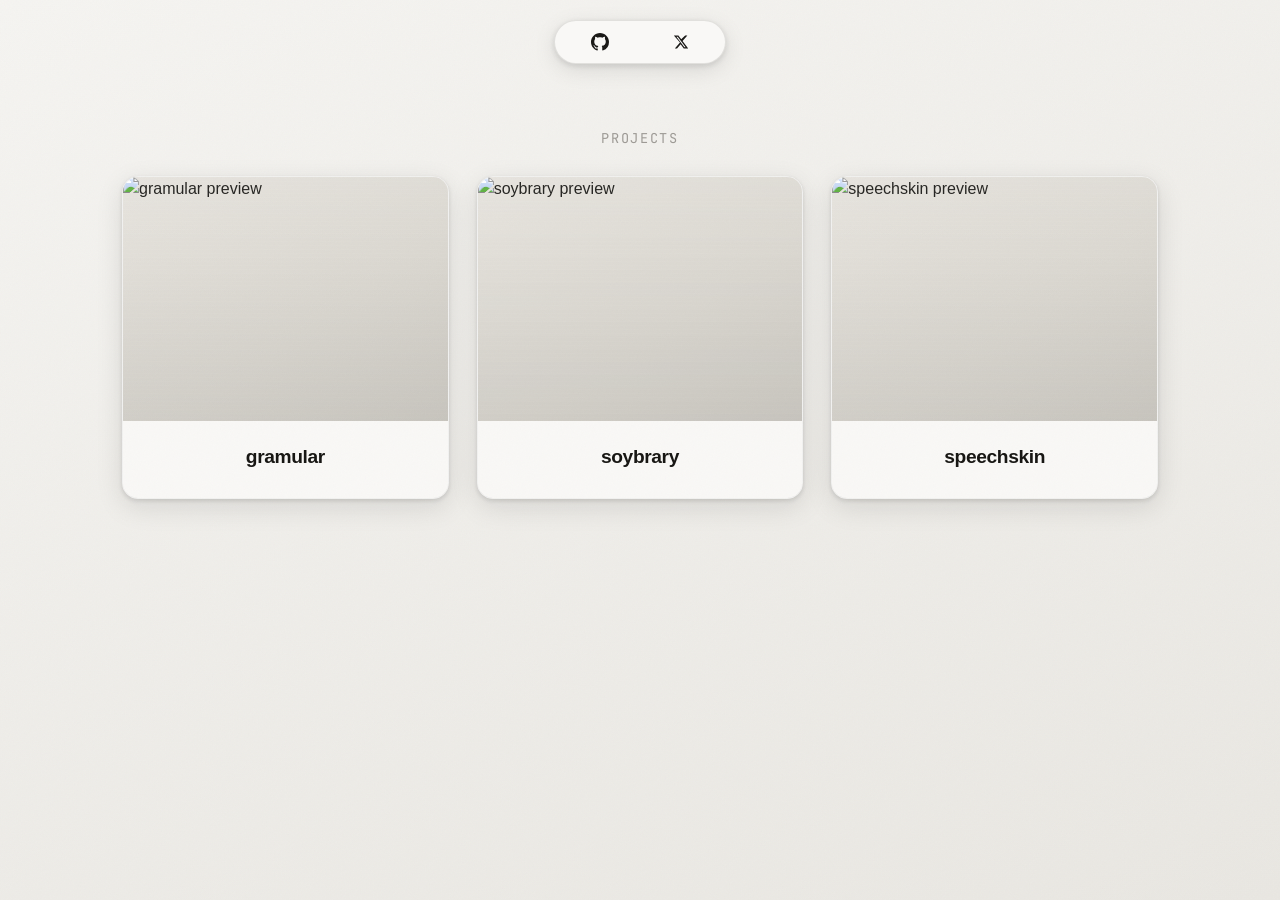
==== index.html @ 0e14fe7e "Initial commit" ====
<!DOCTYPE html>
<html lang="en">
<head>
  <meta charset="UTF-8">
  <meta name="viewport" content="width=device-width, initial-scale=1.0">
  <title>clankerabuse</title>
  <link rel="preconnect" href="https://fonts.googleapis.com">
  <link rel="preconnect" href="https://fonts.gstatic.com" crossorigin>
  <link href="https://fonts.googleapis.com/css2?family=JetBrains+Mono:wght@400&display=swap" rel="stylesheet">
  <link rel="icon" href="data:image/svg+xml,<svg xmlns='http://www.w3.org/2000/svg' viewBox='0 0 100 100'><text y='.9em' font-size='90'>😂</text></svg>">
  <link rel="stylesheet" href="style.css">
</head>
<body>
  <header>
    <a href="https://github.com/clankerabuse" target="_blank" rel="noopener" aria-label="GitHub" class="header-side left">
      <svg xmlns="http://www.w3.org/2000/svg" width="18" height="18" viewBox="0 0 24 24" fill="currentColor" aria-hidden="true">
        <path d="M12 0C5.37 0 0 5.37 0 12c0 5.31 3.435 9.795 8.205 11.385.6.105.825-.255.825-.57 0-.285-.015-1.23-.015-2.235-3.015.555-3.795-.735-4.035-1.41-.135-.345-.72-1.41-1.23-1.695-.42-.225-1.02-.78-.015-.795.945-.015 1.62.87 1.845 1.23 1.08 1.815 2.805 1.305 3.495.99.105-.78.42-1.305.765-1.605-2.67-.3-5.46-1.335-5.46-5.925 0-1.305.465-2.385 1.23-3.225-.12-.3-.54-1.53.12-3.18 0 0 1.005-.315 3.3 1.23.96-.27 1.98-.405 3-.405s2.04.135 3 .405c2.295-1.56 3.3-1.23 3.3-1.23.66 1.65.24 2.88.12 3.18.765.84 1.23 1.905 1.23 3.225 0 4.605-2.805 5.625-5.475 5.925.435.375.81 1.095.81 2.22 0 1.605-.015 2.895-.015 3.3 0 .315.225.69.825.57A12.02 12.02 0 0 0 24 12c0-6.63-5.37-12-12-12z"/>
      </svg>
    </a>
    <a href="https://x.com/ClankerAbuse" target="_blank" rel="noopener" aria-label="X" class="header-side right">
      <svg xmlns="http://www.w3.org/2000/svg" width="16" height="16" viewBox="0 0 24 24" fill="currentColor" aria-hidden="true">
        <path d="M18.244 2.25h3.308l-7.227 8.26 8.502 11.24H16.17l-4.714-6.231-5.401 6.231H2.746l7.73-8.835L1.254 2.25H8.08l4.253 5.622 5.911-5.622zm-1.161 17.52h1.833L7.084 4.126H5.117z"/>
      </svg>
    </a>
  </header>
  <main>
    <section id="projects">
      <p class="label">Projects</p>
      <ul id="project-list"></ul>
    </section>
  </main>
  <script src="script.js"></script>
</body>
</html>
---- style.css ----
:root {
  /* Palette — eggshell white, near-neutral */
  --bg: #f0eeea;
  --bg-gradient: linear-gradient(160deg, #f5f4f1 0%, #e9e7e2 100%);
  --surface: #f9f8f6;
  --surface-hover: #fefefe;
  --text: #181714;
  --text-secondary: #5e5b57;
  --text-muted: #9e9b96;
  --accent: #5a5040;
  --border: rgba(30, 28, 24, 0.11);
  --border-hover: rgba(30, 28, 24, 0.20);
  /* Deeper, more abstract shadows */
  --shadow-card: 0 2px 4px rgba(20, 18, 14, 0.12), 0 8px 28px rgba(20, 18, 14, 0.11);
  --shadow-card-hover: 0 6px 14px rgba(20, 18, 14, 0.16), 0 20px 52px rgba(20, 18, 14, 0.15);
  --shadow-header: 0 2px 6px rgba(20, 18, 14, 0.12), 0 6px 22px rgba(20, 18, 14, 0.10);

  /* Typography — Apple system stack */
  --font: -apple-system, BlinkMacSystemFont, "SF Pro Display", "SF Pro Text",
          "Helvetica Neue", Arial, sans-serif;
  --font-mono: 'JetBrains Mono', ui-monospace, monospace;
}

* {
  margin: 0;
  padding: 0;
  box-sizing: border-box;
}

html {
  -webkit-font-smoothing: antialiased;
  -moz-osx-font-smoothing: grayscale;
}

body {
  font-family: var(--font);
  background: var(--bg);
  background-image: var(--bg-gradient);
  background-attachment: fixed;
  color: var(--text);
  line-height: 1.5;
  min-height: 100vh;
  display: flex;
  flex-direction: column;
  align-items: center;
}

/* Paper grain overlay — sits on top of everything, non-interactive */
body::before {
  content: '';
  position: fixed;
  inset: 0;
  z-index: 999;
  pointer-events: none;
  /* SVG feTurbulence noise encoded as data URI */
  background-image: url("data:image/svg+xml,%3Csvg xmlns='http://www.w3.org/2000/svg' width='300' height='300'%3E%3Cfilter id='n'%3E%3CfeTurbulence type='fractalNoise' baseFrequency='0.75' numOctaves='4' stitchTiles='stitch'/%3E%3C/filter%3E%3Crect width='300' height='300' filter='url(%23n)' opacity='1'/%3E%3C/svg%3E");
  opacity: 0.028;
  mix-blend-mode: multiply;
}

/* ── Header — solid card-stock pill ── */
header {
  position: fixed;
  top: 1.25rem;
  left: 50%;
  transform: translateX(-50%);
  width: fit-content;
  max-width: 860px;
  padding: 0.25rem;
  display: flex;
  justify-content: center;
  z-index: 1000;
  background: #f9f8f6;
  border: 1px solid var(--border);
  border-radius: 980px;
  box-shadow: var(--shadow-header);
  overflow: hidden;
}

.header-side {
  flex: 1;
  display: flex;
  align-items: center;
  justify-content: center;
  padding: 0.6rem 2rem;
  text-decoration: none;
  transition: background 0.18s ease;
  position: relative;
  color: #1a1917;
}

.header-side:first-child {
  border-radius: 980px 0 0 980px;
}

.header-side:last-child {
  border-radius: 0 980px 980px 0;
}

.header-side:hover {
  background: #d0cdc6;
}

.header-side {
  flex: 1;
  display: flex;
  align-items: center;
  justify-content: center;
  padding: 0.5rem 2rem;
  text-decoration: none;
  transition: background 0.18s ease;
  position: relative;
  color: #1a1917;
}

.header-side svg {
  fill: currentColor;
  transition: filter 0.18s ease;
}

.header-side:hover {
  background: #d0cdc6;
}

.header-side:hover svg {
  filter: brightness(0.95) invert(1);
}

/* ── Main content ── */
main {
  width: 100%;
  max-width: 1100px;
  padding: 8rem 2rem 6rem;
}

/* ── Section label ── */
.label {
  font-family: var(--font-mono);
  font-size: 0.68rem;
  color: var(--text-muted);
  text-transform: uppercase;
  letter-spacing: 0.12em;
}

#projects .label {
  margin-bottom: 1.75rem;
  text-align: center;
  font-size: 0.85rem;
}

/* ── Card grid ── */
#project-list {
  list-style: none;
  display: flex;
  flex-direction: row;
  align-items: flex-start;
  gap: 1.75rem;
}

.project-column {
  display: flex;
  flex-direction: column;
  flex: 1;
  gap: 1.75rem;
  min-width: 0;
}

/* ── Individual card — matte paper stock ── */
#project-list li {
  background: var(--surface);
  border: 1px solid var(--border);
  border-radius: 16px;
  overflow: hidden;
  display: flex;
  flex-direction: column;
  box-shadow: var(--shadow-card);
  /* Inner highlight: simulates light catching the top edge of the paper */
  outline: 1px solid rgba(255, 255, 255, 0.55);
  outline-offset: -1px;
  transition:
    box-shadow 0.22s ease,
    border-color 0.22s ease,
    background 0.22s ease,
    transform 0.22s ease;
  cursor: pointer;
}

#project-list li:hover {
  background: var(--surface-hover);
  border-color: var(--border-hover);
  box-shadow: var(--shadow-card-hover);
  transform: translateY(-2px) rotate(0.3deg);
}

#project-list li:active {
  box-shadow: var(--shadow-card);
  transform: translateY(0);
  transition-duration: 0.08s;
}

/* ── 4:3 thumbnail ── */
.card-thumb {
  width: 100%;
  aspect-ratio: 4 / 3;
  overflow: hidden;
  /* Cardboard / manila folder feel */
  background: linear-gradient(145deg, #e5e2dc 0%, #dbd8d1 60%, #d2cfc8 100%);
  flex-shrink: 0;
  position: relative;
}

.card-thumb::after {
  content: '';
  position: absolute;
  inset: 0;
  /* Vignette + horizontal fiber-like banding */
  background:
    linear-gradient(to bottom, rgba(255,255,255,0.08) 0%, transparent 30%, rgba(0,0,0,0.05) 100%),
    repeating-linear-gradient(
      0deg,
      transparent,
      transparent 3px,
      rgba(255,255,255,0.025) 3px,
      rgba(255,255,255,0.025) 4px
    );
  pointer-events: none;
}

.card-thumb img {
  width: 100%;
  height: 100%;
  object-fit: cover;
  display: block;
  transition: transform 0.4s ease;
}



/* ── Card body ── */
.card-body {
  padding: 1.5rem 1.5rem 1.75rem;
  display: flex;
  flex-direction: column;
  gap: 0.35rem;
  flex: 1;
  align-items: center;
  text-align: center;
}

.card-body a {
  font-family: var(--font);
  font-size: 1.2rem;
  font-weight: 600;
  color: var(--text);
  text-decoration: none;
  letter-spacing: -0.02em;
  transition: color 0.18s ease;
  line-height: 1.3;
}

.card-body a:hover {
  color: var(--accent);
}

.repo-desc {
  font-family: var(--font);
  font-size: 0.95rem;
  color: var(--text-secondary);
  line-height: 1.55;
  margin-top: 0.25rem;
}

/* ── Peek drawer ── */
.card-peek {
  max-height: 0;
  overflow: hidden;
  transition: max-height 0.32s cubic-bezier(0.4, 0, 0.2, 1);
}

#project-list li:hover .card-peek {
  max-height: 8rem;
}

.card-peek-text {
  font-family: var(--font);
  font-size: 0.95rem;
  color: var(--text-secondary);
  line-height: 1.6;
  padding: 0 1.5rem 1.5rem;
  opacity: 0;
  transform: translateY(4px);
  transition:
    opacity 0.2s ease 0.1s,
    transform 0.2s ease 0.1s;
}

#project-list li:hover .card-peek-text {
  opacity: 1;
  transform: translateY(0);
}
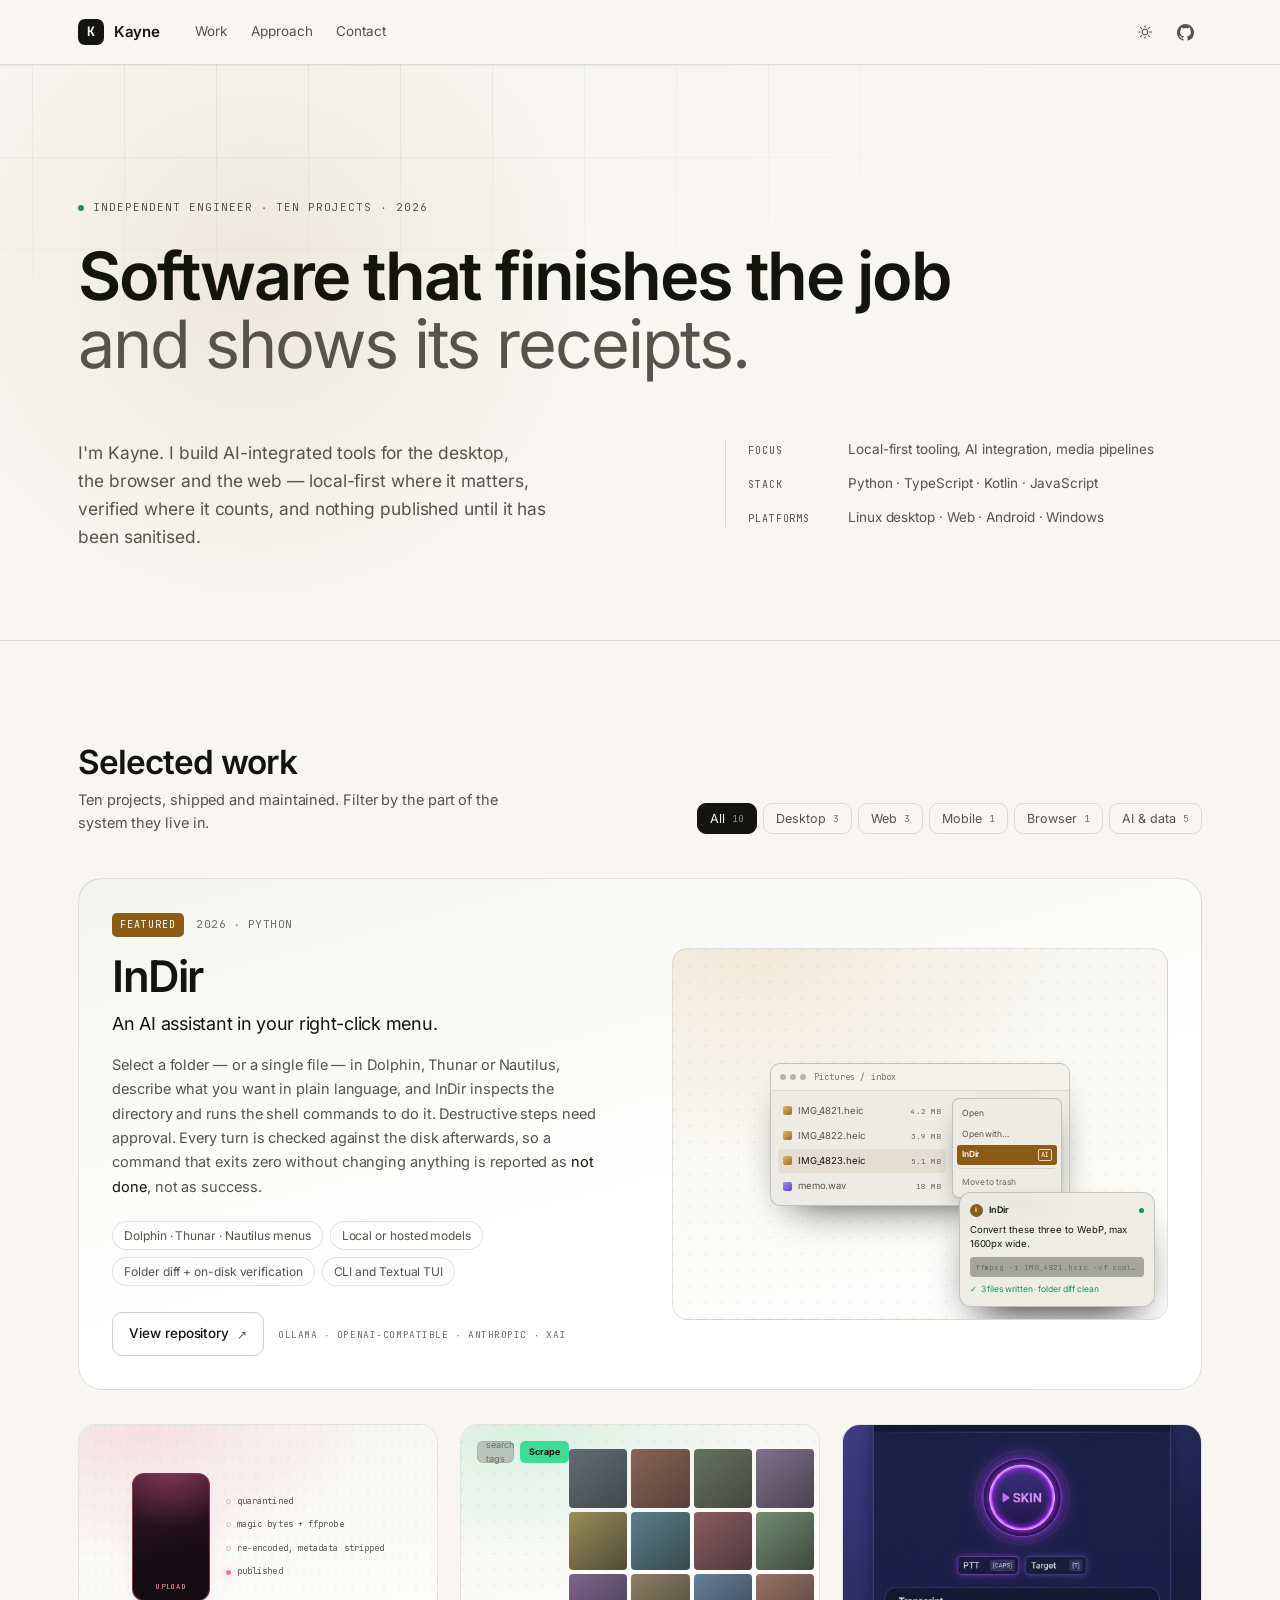
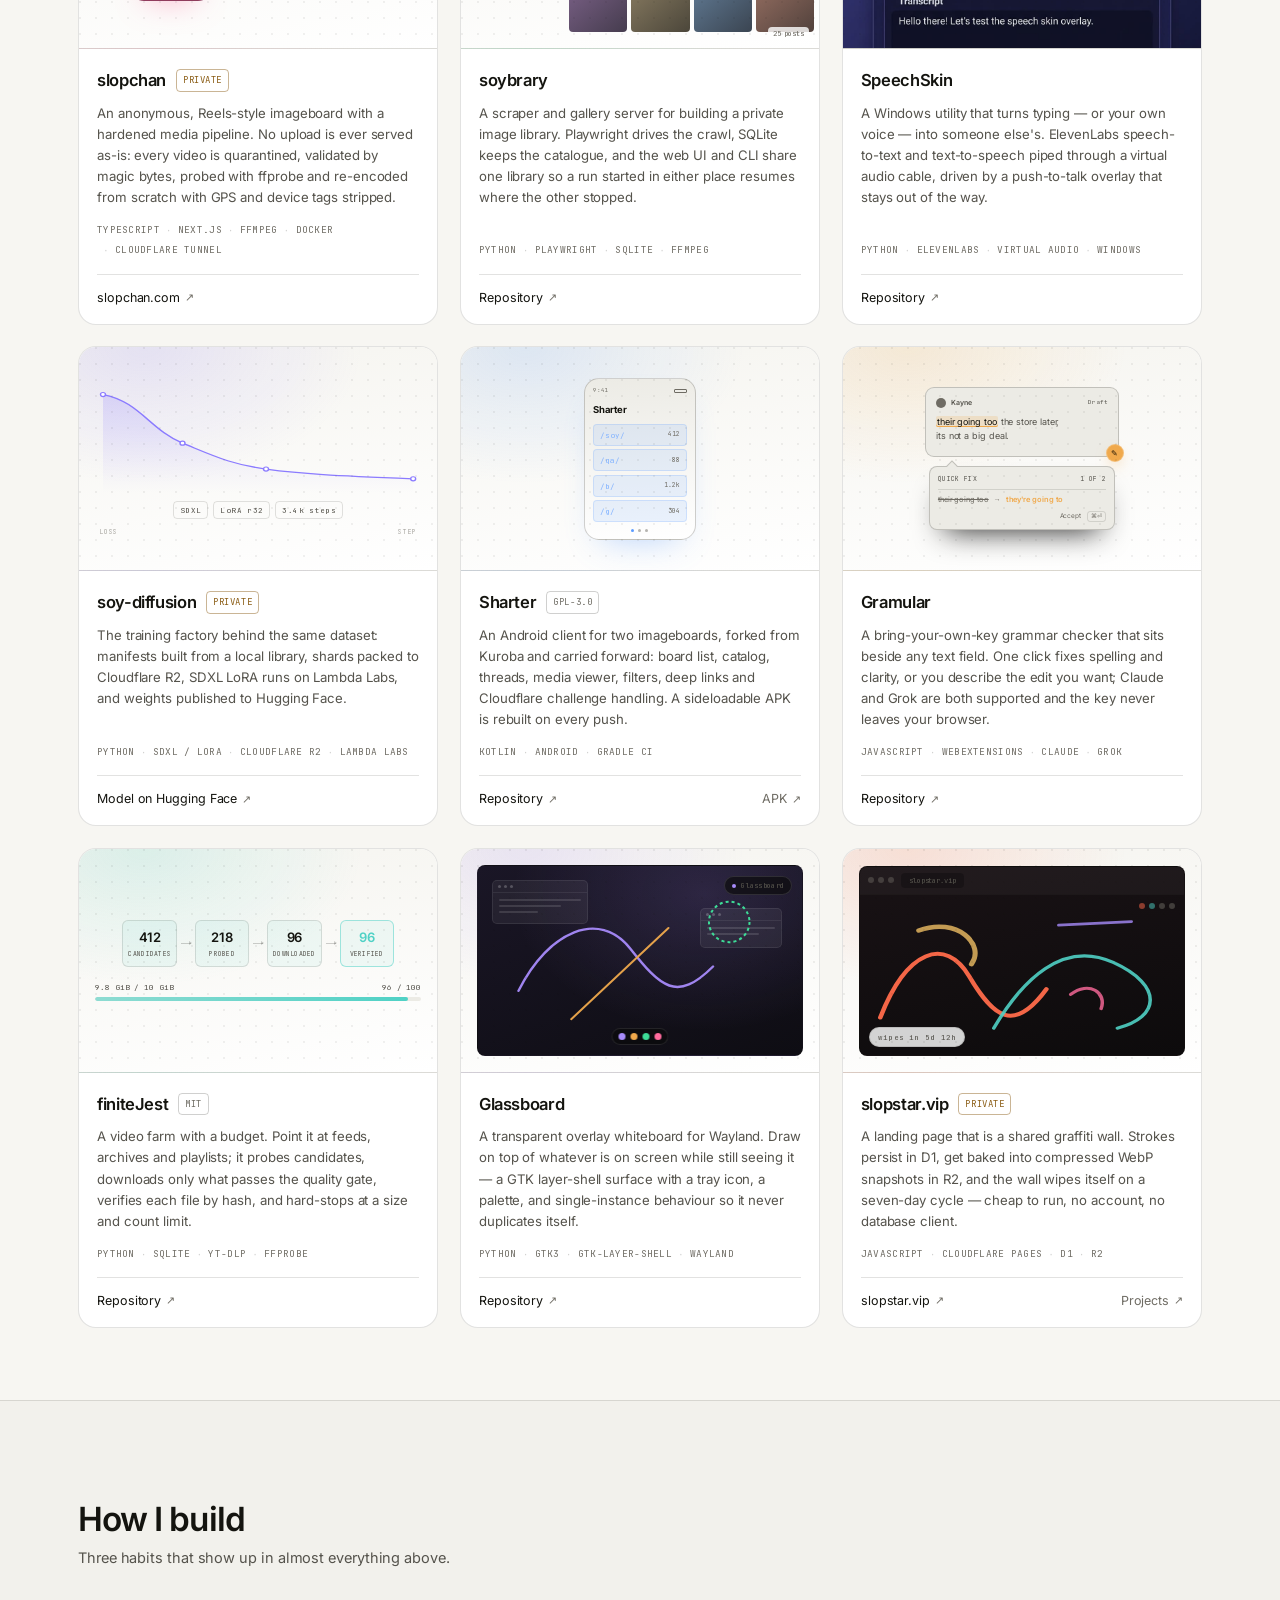
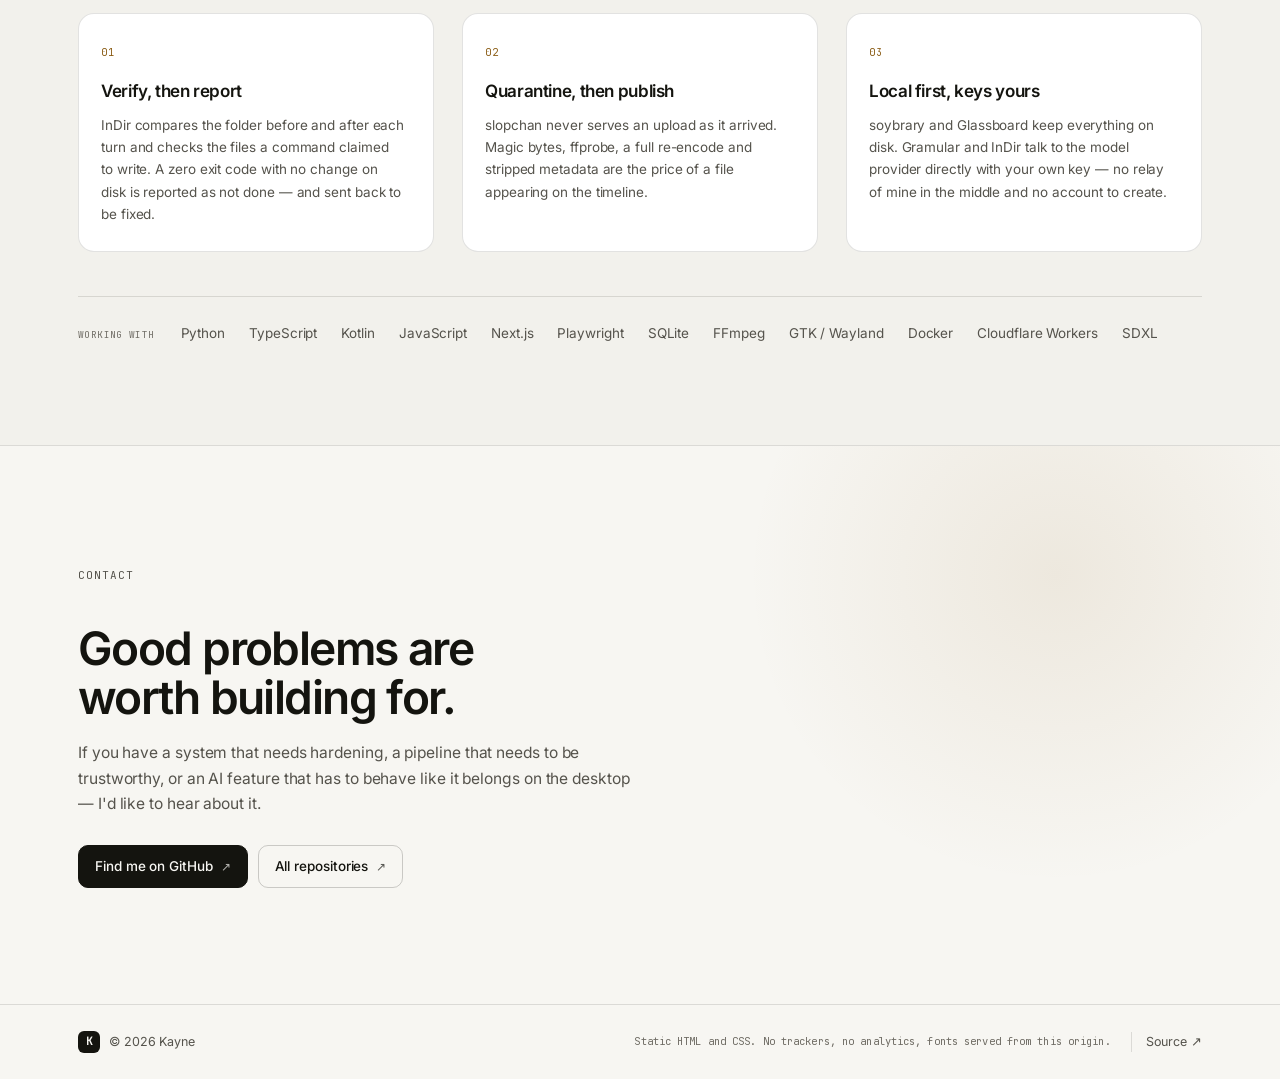
==== commit 9beeb211: "Portfolio: ten projects, CSS product mocks, light/dark themes" ====
--- a/index.html
+++ b/index.html
@@ -1,34 +1,468 @@
-<!DOCTYPE html>
+<!doctype html>
 <html lang="en">
 <head>
-  <meta charset="UTF-8">
-  <meta name="viewport" content="width=device-width, initial-scale=1.0">
-  <title>clankerabuse</title>
-  <link rel="preconnect" href="https://fonts.googleapis.com">
-  <link rel="preconnect" href="https://fonts.gstatic.com" crossorigin>
-  <link href="https://fonts.googleapis.com/css2?family=JetBrains+Mono:wght@400&display=swap" rel="stylesheet">
-  <link rel="icon" href="data:image/svg+xml,<svg xmlns='http://www.w3.org/2000/svg' viewBox='0 0 100 100'><text y='.9em' font-size='90'>😂</text></svg>">
-  <link rel="stylesheet" href="style.css">
+<meta charset="utf-8">
+<meta name="viewport" content="width=device-width, initial-scale=1">
+<title>Kayne — software engineer &amp; builder</title>
+<meta name="description" content="Kayne builds local-first, AI-integrated software for the desktop, browser and web. Ten projects, from a right-click AI file assistant to a hardened media pipeline.">
+<link rel="canonical" href="https://clankerabuse.github.io/">
+<meta name="theme-color" content="#0b0b0c">
+<meta property="og:type" content="website">
+<meta property="og:url" content="https://clankerabuse.github.io/">
+<meta property="og:title" content="Kayne — software engineer &amp; builder">
+<meta property="og:description" content="Local-first, AI-integrated tools for the desktop, browser and web.">
+<meta property="og:image" content="https://clankerabuse.github.io/assets/og.png">
+<meta name="twitter:card" content="summary_large_image">
+<meta name="twitter:title" content="Kayne — software engineer &amp; builder">
+<meta name="twitter:description" content="Local-first, AI-integrated tools for the desktop, browser and web.">
+<meta name="twitter:image" content="https://clankerabuse.github.io/assets/og.png">
+<link rel="icon" href="assets/favicon.svg" type="image/svg+xml">
+<meta name="author" content="Kayne">
+<link rel="me" href="https://github.com/clankerabuse">
+<link rel="preload" href="assets/fonts/inter-var-latin.woff2" as="font" type="font/woff2" crossorigin>
+<link rel="preload" href="assets/fonts/mono-400-latin.woff2" as="font" type="font/woff2" crossorigin>
+<link rel="stylesheet" href="style.css">
+<script type="application/ld+json">
+{
+  "@context": "https://schema.org",
+  "@type": "Person",
+  "name": "Kayne",
+  "url": "https://clankerabuse.github.io/",
+  "jobTitle": "Software engineer",
+  "description": "Engineer building local-first, AI-integrated tools for the desktop, browser and web.",
+  "sameAs": ["https://github.com/clankerabuse"],
+  "knowsAbout": ["Python", "TypeScript", "Kotlin", "JavaScript", "GTK", "Wayland", "FFmpeg", "Cloudflare Workers", "SDXL"]
+}
+</script>
+<script>
+document.documentElement.classList.add('js');
+try {
+  var saved = localStorage.getItem('theme');
+  if (saved === 'light' || saved === 'dark') document.documentElement.dataset.theme = saved;
+} catch (e) {}
+</script>
 </head>
-<body>
-  <header>
-    <a href="https://github.com/clankerabuse" target="_blank" rel="noopener" aria-label="GitHub" class="header-side left">
-      <svg xmlns="http://www.w3.org/2000/svg" width="18" height="18" viewBox="0 0 24 24" fill="currentColor" aria-hidden="true">
-        <path d="M12 0C5.37 0 0 5.37 0 12c0 5.31 3.435 9.795 8.205 11.385.6.105.825-.255.825-.57 0-.285-.015-1.23-.015-2.235-3.015.555-3.795-.735-4.035-1.41-.135-.345-.72-1.41-1.23-1.695-.42-.225-1.02-.78-.015-.795.945-.015 1.62.87 1.845 1.23 1.08 1.815 2.805 1.305 3.495.99.105-.78.42-1.305.765-1.605-2.67-.3-5.46-1.335-5.46-5.925 0-1.305.465-2.385 1.23-3.225-.12-.3-.54-1.53.12-3.18 0 0 1.005-.315 3.3 1.23.96-.27 1.98-.405 3-.405s2.04.135 3 .405c2.295-1.56 3.3-1.23 3.3-1.23.66 1.65.24 2.88.12 3.18.765.84 1.23 1.905 1.23 3.225 0 4.605-2.805 5.625-5.475 5.925.435.375.81 1.095.81 2.22 0 1.605-.015 2.895-.015 3.3 0 .315.225.69.825.57A12.02 12.02 0 0 0 24 12c0-6.63-5.37-12-12-12z"/>
-      </svg>
+<body id="top">
+<a class="skip" href="#work">Skip to work</a>
+
+<header class="nav">
+  <div class="nav-inner">
+    <a class="brand" href="#top" aria-label="Kayne, home">
+      <span class="brand-mark">K</span>
+      <span class="brand-text">Kayne</span>
     </a>
-    <a href="https://x.com/ClankerAbuse" target="_blank" rel="noopener" aria-label="X" class="header-side right">
-      <svg xmlns="http://www.w3.org/2000/svg" width="16" height="16" viewBox="0 0 24 24" fill="currentColor" aria-hidden="true">
-        <path d="M18.244 2.25h3.308l-7.227 8.26 8.502 11.24H16.17l-4.714-6.231-5.401 6.231H2.746l7.73-8.835L1.254 2.25H8.08l4.253 5.622 5.911-5.622zm-1.161 17.52h1.833L7.084 4.126H5.117z"/>
-      </svg>
-    </a>
-  </header>
-  <main>
-    <section id="projects">
-      <p class="label">Projects</p>
-      <ul id="project-list"></ul>
-    </section>
-  </main>
-  <script src="script.js"></script>
+    <nav class="nav-links" aria-label="Sections">
+      <a href="#work">Work</a>
+      <a href="#about">Approach</a>
+      <a href="#contact">Contact</a>
+    </nav>
+    <div class="nav-actions">
+      <button class="icon-btn" id="theme-toggle" type="button" aria-label="Switch colour theme">
+        <svg class="i-sun" viewBox="0 0 24 24" width="16" height="16" aria-hidden="true"><circle cx="12" cy="12" r="4.2"/><path d="M12 2.5v2.4M12 19.1v2.4M2.5 12h2.4M19.1 12h2.4M5.2 5.2l1.7 1.7M17.1 17.1l1.7 1.7M18.8 5.2l-1.7 1.7M6.9 17.1l-1.7 1.7"/></svg>
+        <svg class="i-moon" viewBox="0 0 24 24" width="16" height="16" aria-hidden="true"><path d="M20.5 15.2A8.6 8.6 0 0 1 8.8 3.5a8.7 8.7 0 1 0 11.7 11.7Z"/></svg>
+      </button>
+      <a class="icon-btn" href="https://github.com/clankerabuse" aria-label="GitHub profile">
+        <svg viewBox="0 0 16 16" width="17" height="17" aria-hidden="true"><path d="M8 0C3.58 0 0 3.58 0 8c0 3.54 2.29 6.53 5.47 7.59.4.07.55-.17.55-.38 0-.19-.01-.82-.01-1.49-2.01.37-2.53-.49-2.69-.94-.09-.23-.48-.94-.82-1.13-.28-.15-.68-.52-.01-.53.63-.01 1.08.58 1.23.82.72 1.21 1.87.87 2.33.66.07-.52.28-.87.51-1.07-1.78-.2-3.64-.89-3.64-3.95 0-.87.31-1.59.82-2.15-.08-.2-.36-1.02.08-2.12 0 0 .67-.21 2.2.82a7.4 7.4 0 0 1 2-.27c.68 0 1.36.09 2 .27 1.53-1.04 2.2-.82 2.2-.82.44 1.1.16 1.92.08 2.12.51.56.82 1.27.82 2.15 0 3.07-1.87 3.75-3.65 3.95.29.25.54.73.54 1.48 0 1.07-.01 1.93-.01 2.2 0 .21.15.46.55.38A8.01 8.01 0 0 0 16 8c0-4.42-3.58-8-8-8Z"/></svg>
+      </a>
+    </div>
+  </div>
+</header>
+
+<main>
+
+<section class="hero">
+  <div class="wrap">
+    <p class="eyebrow reveal"><span class="pulse" aria-hidden="true"></span>Independent engineer · ten projects · 2026</p>
+    <h1 class="reveal">Software that finishes the job<span class="h1-fade">and shows its receipts.</span></h1>
+    <div class="hero-grid">
+      <p class="hero-lede reveal">I'm Kayne. I build AI-integrated tools for the desktop, the browser and the web — local-first where it matters, verified where it counts, and nothing published until it has been sanitised.</p>
+      <dl class="hero-facts reveal">
+        <div><dt>Focus</dt><dd>Local-first tooling, AI integration, media pipelines</dd></div>
+        <div><dt>Stack</dt><dd>Python · TypeScript · Kotlin · JavaScript</dd></div>
+        <div><dt>Platforms</dt><dd>Linux desktop · Web · Android · Windows</dd></div>
+      </dl>
+    </div>
+  </div>
+</section>
+
+<section class="work" id="work">
+  <div class="wrap">
+    <div class="section-head">
+      <div>
+        <h2 class="section-title">Selected work</h2>
+        <p class="section-sub">Ten projects, shipped and maintained. Filter by the part of the system they live in.</p>
+      </div>
+      <div class="filters" role="group" aria-label="Filter projects by category">
+        <button class="filter is-active" type="button" data-filter="all" aria-pressed="true">All <span>10</span></button>
+        <button class="filter" type="button" data-filter="desktop" aria-pressed="false">Desktop <span>3</span></button>
+        <button class="filter" type="button" data-filter="web" aria-pressed="false">Web <span>3</span></button>
+        <button class="filter" type="button" data-filter="mobile" aria-pressed="false">Mobile <span>1</span></button>
+        <button class="filter" type="button" data-filter="browser" aria-pressed="false">Browser <span>1</span></button>
+        <button class="filter" type="button" data-filter="ai" aria-pressed="false">AI &amp; data <span>5</span></button>
+      </div>
+      <p class="sr-only" id="filter-status" role="status" aria-live="polite"></p>
+    </div>
+
+    <!-- Featured -->
+    <article class="feature reveal" data-cat="desktop ai">
+      <div class="feature-copy">
+        <div class="feature-eyebrow"><span class="tag-featured">Featured</span><span class="mono">2026 · Python</span></div>
+        <h3 class="feature-title"><a href="https://github.com/clankerabuse/InDir">InDir</a></h3>
+        <p class="feature-lede">An AI assistant in your right-click menu.</p>
+        <p class="feature-body">Select a folder — or a single file — in Dolphin, Thunar or Nautilus, describe what you want in plain language, and InDir inspects the directory and runs the shell commands to do it. Destructive steps need approval. Every turn is checked against the disk afterwards, so a command that exits zero without changing anything is reported as <em>not done</em>, not as success.</p>
+        <ul class="pill-list">
+          <li>Dolphin · Thunar · Nautilus menus</li>
+          <li>Local or hosted models</li>
+          <li>Folder diff + on-disk verification</li>
+          <li>CLI and Textual TUI</li>
+        </ul>
+        <div class="feature-foot">
+          <a class="btn" href="https://github.com/clankerabuse/InDir">View repository <span aria-hidden="true">↗</span></a>
+          <span class="mono muted">Ollama · OpenAI-compatible · Anthropic · xAI</span>
+        </div>
+      </div>
+      <div class="feature-figure">
+        <div class="figure-stage mock-indir">
+          <div class="win">
+            <div class="win-bar"><span class="dots"><i></i><i></i><i></i></span><span class="win-path">Pictures / inbox</span></div>
+            <div class="win-body">
+              <div class="files">
+                <div class="file"><span class="ficon img"></span><span class="fname">IMG_4821.heic</span><span class="fsize">4.2 MB</span></div>
+                <div class="file"><span class="ficon img"></span><span class="fname">IMG_4822.heic</span><span class="fsize">3.9 MB</span></div>
+                <div class="file is-selected"><span class="ficon img"></span><span class="fname">IMG_4823.heic</span><span class="fsize">5.1 MB</span></div>
+                <div class="file"><span class="ficon aud"></span><span class="fname">memo.wav</span><span class="fsize">18 MB</span></div>
+              </div>
+              <div class="ctx">
+                <div class="ctx-item">Open</div>
+                <div class="ctx-item">Open with…</div>
+                <div class="ctx-item ctx-active">InDir<span class="ctx-badge">AI</span></div>
+                <div class="ctx-sep"></div>
+                <div class="ctx-item dim">Move to trash</div>
+              </div>
+            </div>
+          </div>
+          <div class="chat">
+            <div class="chat-head"><span class="chat-avatar">i</span>InDir<span class="chat-ok-dot" aria-hidden="true"></span></div>
+            <p class="chat-prompt">Convert these three to WebP, max 1600px wide.</p>
+            <code class="chat-cmd">ffmpeg -i IMG_4821.heic -vf scale=1600:-2 …</code>
+            <div class="chat-result"><span class="tick" aria-hidden="true">✓</span>3 files written · folder diff clean</div>
+          </div>
+        </div>
+      </div>
+    </article>
+
+    <!-- Grid -->
+    <div class="grid" id="grid">
+
+      <article class="card reveal" data-cat="web">
+        <div class="figure-stage mock-slopchan">
+          <div class="reel">
+            <span class="reel-glow"></span>
+            <span class="reel-label">upload</span>
+          </div>
+          <ol class="chain">
+            <li><span class="chain-dot"></span>quarantined</li>
+            <li><span class="chain-dot"></span>magic bytes + ffprobe</li>
+            <li><span class="chain-dot"></span>re-encoded, metadata stripped</li>
+            <li class="chain-live"><span class="chain-dot"></span>published</li>
+          </ol>
+        </div>
+        <div class="card-body">
+          <div class="card-head">
+            <h3><a href="https://slopchan.com">slopchan</a></h3>
+            <span class="chip chip-private">Private</span>
+          </div>
+          <p class="card-desc">An anonymous, Reels-style imageboard with a hardened media pipeline. No upload is ever served as-is: every video is quarantined, validated by magic bytes, probed with ffprobe and re-encoded from scratch with GPS and device tags stripped.</p>
+          <ul class="stack"><li>TypeScript</li><li>Next.js</li><li>FFmpeg</li><li>Docker</li><li>Cloudflare Tunnel</li></ul>
+          <div class="card-foot">
+            <a class="link" href="https://slopchan.com">slopchan.com <span aria-hidden="true">↗</span></a>
+          </div>
+        </div>
+      </article>
+
+      <article class="card reveal" data-cat="web ai">
+        <div class="figure-stage mock-booru">
+          <div class="booru-bar">
+            <span class="booru-search">search tags</span>
+            <span class="booru-btn">Scrape</span>
+          </div>
+          <div class="booru-grid">
+            <span class="tile t1"></span><span class="tile t2"></span><span class="tile t3"></span><span class="tile t4"></span>
+            <span class="tile t5"></span><span class="tile t6"></span><span class="tile t7"></span><span class="tile t8"></span>
+            <span class="tile t9"></span><span class="tile t10"></span><span class="tile t11"></span><span class="tile t12"></span>
+          </div>
+          <div class="booru-count">25 posts</div>
+        </div>
+        <div class="card-body">
+          <div class="card-head">
+            <h3><a href="https://github.com/clankerabuse/soybrary">soybrary</a></h3>
+          </div>
+          <p class="card-desc">A scraper and gallery server for building a private image library. Playwright drives the crawl, SQLite keeps the catalogue, and the web UI and CLI share one library so a run started in either place resumes where the other stopped.</p>
+          <ul class="stack"><li>Python</li><li>Playwright</li><li>SQLite</li><li>FFmpeg</li></ul>
+          <div class="card-foot">
+            <a class="link" href="https://github.com/clankerabuse/soybrary">Repository <span aria-hidden="true">↗</span></a>
+          </div>
+        </div>
+      </article>
+
+      <article class="card reveal" data-cat="ai desktop">
+        <figure class="figure-stage figure-photo">
+          <img src="assets/speechskin-opt.jpg" alt="The SpeechSkin overlay: a SKIN button, push-to-talk and target shortcuts, and a live transcript panel." width="1024" height="1024" loading="lazy" decoding="async">
+        </figure>
+        <div class="card-body">
+          <div class="card-head">
+            <h3><a href="https://github.com/clankerabuse/speechskin">SpeechSkin</a></h3>
+          </div>
+          <p class="card-desc">A Windows utility that turns typing — or your own voice — into someone else's. ElevenLabs speech-to-text and text-to-speech piped through a virtual audio cable, driven by a push-to-talk overlay that stays out of the way.</p>
+          <ul class="stack"><li>Python</li><li>ElevenLabs</li><li>Virtual audio</li><li>Windows</li></ul>
+          <div class="card-foot">
+            <a class="link" href="https://github.com/clankerabuse/speechskin">Repository <span aria-hidden="true">↗</span></a>
+          </div>
+        </div>
+      </article>
+
+      <article class="card reveal" data-cat="ai">
+        <div class="figure-stage mock-diffusion">
+          <svg viewBox="0 0 320 140" preserveAspectRatio="none" class="curve" aria-hidden="true">
+            <defs>
+              <linearGradient id="curveFill" x1="0" y1="0" x2="0" y2="1">
+                <stop offset="0%" stop-color="currentColor" stop-opacity=".22"/>
+                <stop offset="100%" stop-color="currentColor" stop-opacity="0"/>
+              </linearGradient>
+            </defs>
+            <path class="curve-area" d="M4 18 C40 26 52 62 84 78 S132 104 168 110 S236 118 316 122 L316 140 L4 140 Z"/>
+            <path class="curve-line" d="M4 18 C40 26 52 62 84 78 S132 104 168 110 S236 118 316 122"/>
+            <g class="curve-dots"><circle cx="4" cy="18" r="2.5"/><circle cx="84" cy="78" r="2.5"/><circle cx="168" cy="110" r="2.5"/><circle cx="316" cy="122" r="2.5"/></g>
+          </svg>
+          <div class="diffusion-chips"><span>SDXL</span><span>LoRA r32</span><span>3.4k steps</span></div>
+          <div class="diffusion-axis"><span>loss</span><span>step</span></div>
+        </div>
+        <div class="card-body">
+          <div class="card-head">
+            <h3>soy-diffusion</h3>
+            <span class="chip chip-private">Private</span>
+          </div>
+          <p class="card-desc">The training factory behind the same dataset: manifests built from a local library, shards packed to Cloudflare R2, SDXL LoRA runs on Lambda Labs, and weights published to Hugging Face.</p>
+          <ul class="stack"><li>Python</li><li>SDXL / LoRA</li><li>Cloudflare R2</li><li>Lambda Labs</li></ul>
+          <div class="card-foot">
+            <a class="link" href="https://huggingface.co/ChineseWhiteGuy/soy_diffusion">Model on Hugging Face <span aria-hidden="true">↗</span></a>
+          </div>
+        </div>
+      </article>
+
+      <article class="card reveal" data-cat="mobile">
+        <div class="figure-stage mock-phone">
+          <div class="phone">
+            <div class="phone-bar"><span>9:41</span><span class="phone-batt"></span></div>
+            <div class="phone-title">Sharter</div>
+            <div class="boards">
+              <div class="board"><span class="board-name">/soy/</span><span class="board-meta">412</span></div>
+              <div class="board"><span class="board-name">/qa/</span><span class="board-meta">88</span></div>
+              <div class="board"><span class="board-name">/b/</span><span class="board-meta">1.2k</span></div>
+              <div class="board"><span class="board-name">/g/</span><span class="board-meta">304</span></div>
+            </div>
+            <div class="phone-nav"><i></i><i></i><i></i></div>
+          </div>
+        </div>
+        <div class="card-body">
+          <div class="card-head">
+            <h3><a href="https://github.com/clankerabuse/Sharter">Sharter</a></h3>
+            <span class="chip">GPL-3.0</span>
+          </div>
+          <p class="card-desc">An Android client for two imageboards, forked from Kuroba and carried forward: board list, catalog, threads, media viewer, filters, deep links and Cloudflare challenge handling. A sideloadable APK is rebuilt on every push.</p>
+          <ul class="stack"><li>Kotlin</li><li>Android</li><li>Gradle CI</li></ul>
+          <div class="card-foot">
+            <a class="link" href="https://github.com/clankerabuse/Sharter">Repository <span aria-hidden="true">↗</span></a>
+            <a class="link subtle" href="https://github.com/clankerabuse/Sharter/releases/tag/debug-apk">APK <span aria-hidden="true">↗</span></a>
+          </div>
+        </div>
+      </article>
+
+      <article class="card reveal" data-cat="browser">
+        <div class="figure-stage mock-gramular">
+          <div class="editor">
+            <div class="editor-top"><span class="editor-avatar"></span><span class="editor-name">Kayne</span><span class="editor-hint">Draft</span></div>
+            <p class="editor-text"><mark class="err">their going too</mark> the store later,<br>its not a big deal.</p>
+            <span class="pencil" aria-hidden="true">✎</span>
+          </div>
+          <div class="suggest">
+            <div class="suggest-head"><span>Quick fix</span><span>1 of 2</span></div>
+            <div class="suggest-row"><span class="suggest-old">their going too</span><span class="suggest-arrow" aria-hidden="true">→</span><span class="suggest-new">they're going to</span></div>
+            <div class="suggest-actions"><span>Accept</span><span class="suggest-keys">⌘⏎</span></div>
+          </div>
+        </div>
+        <div class="card-body">
+          <div class="card-head">
+            <h3><a href="https://github.com/clankerabuse/gramular">Gramular</a></h3>
+          </div>
+          <p class="card-desc">A bring-your-own-key grammar checker that sits beside any text field. One click fixes spelling and clarity, or you describe the edit you want; Claude and Grok are both supported and the key never leaves your browser.</p>
+          <ul class="stack"><li>JavaScript</li><li>WebExtensions</li><li>Claude</li><li>Grok</li></ul>
+          <div class="card-foot">
+            <a class="link" href="https://github.com/clankerabuse/gramular">Repository <span aria-hidden="true">↗</span></a>
+          </div>
+        </div>
+      </article>
+
+      <article class="card reveal" data-cat="ai">
+        <div class="figure-stage mock-farm">
+          <div class="farm-pipe">
+            <div class="farm-node"><b>412</b><span>candidates</span></div>
+            <div class="farm-arrow" aria-hidden="true"></div>
+            <div class="farm-node"><b>218</b><span>probed</span></div>
+            <div class="farm-arrow" aria-hidden="true"></div>
+            <div class="farm-node"><b>96</b><span>downloaded</span></div>
+            <div class="farm-arrow" aria-hidden="true"></div>
+            <div class="farm-node ok"><b>96</b><span>verified</span></div>
+          </div>
+          <div class="farm-budget">
+            <div class="farm-budget-top"><span>9.8 GiB / 10 GiB</span><span>96 / 100</span></div>
+            <div class="farm-bar"><i></i></div>
+          </div>
+        </div>
+        <div class="card-body">
+          <div class="card-head">
+            <h3><a href="https://github.com/clankerabuse/finiteJest">finiteJest</a></h3>
+            <span class="chip">MIT</span>
+          </div>
+          <p class="card-desc">A video farm with a budget. Point it at feeds, archives and playlists; it probes candidates, downloads only what passes the quality gate, verifies each file by hash, and hard-stops at a size and count limit.</p>
+          <ul class="stack"><li>Python</li><li>SQLite</li><li>yt-dlp</li><li>ffprobe</li></ul>
+          <div class="card-foot">
+            <a class="link" href="https://github.com/clankerabuse/finiteJest">Repository <span aria-hidden="true">↗</span></a>
+          </div>
+        </div>
+      </article>
+
+      <article class="card reveal" data-cat="desktop">
+        <div class="figure-stage mock-board">
+          <div class="desk">
+            <div class="desk-window">
+              <div class="desk-bar"><i></i><i></i><i></i></div>
+              <div class="desk-lines"><span></span><span></span><span></span></div>
+            </div>
+            <div class="desk-window second">
+              <div class="desk-bar"><i></i><i></i><i></i></div>
+              <div class="desk-lines"><span></span><span></span></div>
+            </div>
+            <svg class="scribble" viewBox="0 0 320 180" aria-hidden="true">
+              <path d="M40 120 C70 60 120 40 150 78 S196 132 232 96" />
+              <path d="M92 148 L188 58" />
+              <circle cx="248" cy="52" r="20" />
+            </svg>
+            <span class="tray-chip"><i></i>Glassboard</span>
+            <div class="pen-bar"><i class="p1"></i><i class="p2"></i><i class="p3"></i><i class="p4"></i></div>
+          </div>
+        </div>
+        <div class="card-body">
+          <div class="card-head">
+            <h3><a href="https://github.com/clankerabuse/glassboard">Glassboard</a></h3>
+          </div>
+          <p class="card-desc">A transparent overlay whiteboard for Wayland. Draw on top of whatever is on screen while still seeing it — a GTK layer-shell surface with a tray icon, a palette, and single-instance behaviour so it never duplicates itself.</p>
+          <ul class="stack"><li>Python</li><li>GTK3</li><li>gtk-layer-shell</li><li>Wayland</li></ul>
+          <div class="card-foot">
+            <a class="link" href="https://github.com/clankerabuse/glassboard">Repository <span aria-hidden="true">↗</span></a>
+          </div>
+        </div>
+      </article>
+
+      <article class="card reveal" data-cat="web">
+        <div class="figure-stage mock-wall">
+          <div class="browser">
+            <div class="browser-bar">
+              <span class="dots"><i></i><i></i><i></i></span>
+              <span class="browser-url">slopstar.vip</span>
+            </div>
+            <div class="browser-wall">
+              <svg class="wall-art" viewBox="0 0 320 180" preserveAspectRatio="none" aria-hidden="true">
+                <path class="s1" d="M20 138 C46 62 84 46 108 92 S152 156 184 106" />
+                <path class="s2" d="M132 150 C160 96 200 50 250 76 S296 138 254 150" />
+                <path class="s3" d="M58 40 C96 24 124 56 110 78" />
+                <path class="s4" d="M196 34 L268 30" />
+                <path class="s5" d="M208 112 C226 96 244 110 238 128" />
+              </svg>
+              <span class="wall-chip">wipes in 5d 12h</span>
+              <div class="wall-dots"><i></i><i></i><i></i><i></i></div>
+            </div>
+          </div>
+        </div>
+        <div class="card-body">
+          <div class="card-head">
+            <h3><a href="https://slopstar.vip">slopstar.vip</a></h3>
+            <span class="chip chip-private">Private</span>
+          </div>
+          <p class="card-desc">A landing page that is a shared graffiti wall. Strokes persist in D1, get baked into compressed WebP snapshots in R2, and the wall wipes itself on a seven-day cycle — cheap to run, no account, no database client.</p>
+          <ul class="stack"><li>JavaScript</li><li>Cloudflare Pages</li><li>D1</li><li>R2</li></ul>
+          <div class="card-foot">
+            <a class="link" href="https://slopstar.vip">slopstar.vip <span aria-hidden="true">↗</span></a>
+            <a class="link subtle" href="https://slopstar.vip/projects.html">Projects <span aria-hidden="true">↗</span></a>
+          </div>
+        </div>
+      </article>
+
+    </div>
+  </div>
+</section>
+
+<section class="approach" id="about">
+  <div class="wrap">
+    <div class="section-head">
+      <div>
+        <h2 class="section-title">How I build</h2>
+        <p class="section-sub">Three habits that show up in almost everything above.</p>
+      </div>
+    </div>
+    <div class="principles">
+      <div class="principle reveal">
+        <span class="principle-num mono">01</span>
+        <h3>Verify, then report</h3>
+        <p>InDir compares the folder before and after each turn and checks the files a command claimed to write. A zero exit code with no change on disk is reported as not done — and sent back to be fixed.</p>
+      </div>
+      <div class="principle reveal">
+        <span class="principle-num mono">02</span>
+        <h3>Quarantine, then publish</h3>
+        <p>slopchan never serves an upload as it arrived. Magic bytes, ffprobe, a full re-encode and stripped metadata are the price of a file appearing on the timeline.</p>
+      </div>
+      <div class="principle reveal">
+        <span class="principle-num mono">03</span>
+        <h3>Local first, keys yours</h3>
+        <p>soybrary and Glassboard keep everything on disk. Gramular and InDir talk to the model provider directly with your own key — no relay of mine in the middle and no account to create.</p>
+      </div>
+    </div>
+    <div class="stack-strip reveal">
+      <span class="stack-label mono">Working with</span>
+      <ul>
+        <li>Python</li><li>TypeScript</li><li>Kotlin</li><li>JavaScript</li><li>Next.js</li><li>Playwright</li><li>SQLite</li><li>FFmpeg</li><li>GTK / Wayland</li><li>Docker</li><li>Cloudflare Workers</li><li>SDXL</li>
+      </ul>
+    </div>
+  </div>
+</section>
+
+<section class="contact" id="contact">
+  <div class="wrap">
+    <div class="contact-inner reveal">
+      <p class="eyebrow mono">Contact</p>
+      <h2>Good problems are worth building for.</h2>
+      <p class="contact-lede">If you have a system that needs hardening, a pipeline that needs to be trustworthy, or an AI feature that has to behave like it belongs on the desktop — I'd like to hear about it.</p>
+      <div class="contact-actions">
+        <a class="btn btn-solid" href="https://github.com/clankerabuse">Find me on GitHub <span aria-hidden="true">↗</span></a>
+        <a class="btn" href="https://github.com/clankerabuse?tab=repositories">All repositories <span aria-hidden="true">↗</span></a>
+      </div>
+    </div>
+  </div>
+</section>
+
+</main>
+
+<footer class="footer">
+  <div class="wrap footer-inner">
+    <div class="footer-left">
+      <span class="brand-mark small">K</span>
+      <span>© <span id="year">2026</span> Kayne</span>
+    </div>
+    <p class="footer-note">Static HTML and CSS. No trackers, no analytics, fonts served from this origin.</p>
+    <a class="footer-link" href="https://github.com/clankerabuse/clankerabuse.github.io">Source <span aria-hidden="true">↗</span></a>
+  </div>
+</footer>
+
+<script src="script.js" defer></script>
 </body>
 </html>
--- a/style.css
+++ b/style.css
@@ -1,300 +1,945 @@
+/* ==========================================================================
+   Kayne — portfolio
+   Static HTML/CSS. Self-hosted fonts, no third-party requests, no trackers.
+   ========================================================================== */
+
+@font-face {
+  font-family: 'Inter';
+  font-style: normal;
+  font-weight: 100 900;
+  font-display: swap;
+  src: url('assets/fonts/inter-var-latin.woff2') format('woff2');
+}
+
+@font-face {
+  font-family: 'JetBrains Mono';
+  font-style: normal;
+  font-weight: 400;
+  font-display: swap;
+  src: url('assets/fonts/mono-400-latin.woff2') format('woff2');
+}
+
 :root {
-  /* Palette — eggshell white, near-neutral */
-  --bg: #f0eeea;
-  --bg-gradient: linear-gradient(160deg, #f5f4f1 0%, #e9e7e2 100%);
-  --surface: #f9f8f6;
-  --surface-hover: #fefefe;
-  --text: #181714;
-  --text-secondary: #5e5b57;
-  --text-muted: #9e9b96;
-  --accent: #5a5040;
-  --border: rgba(30, 28, 24, 0.11);
-  --border-hover: rgba(30, 28, 24, 0.20);
-  /* Deeper, more abstract shadows */
-  --shadow-card: 0 2px 4px rgba(20, 18, 14, 0.12), 0 8px 28px rgba(20, 18, 14, 0.11);
-  --shadow-card-hover: 0 6px 14px rgba(20, 18, 14, 0.16), 0 20px 52px rgba(20, 18, 14, 0.15);
-  --shadow-header: 0 2px 6px rgba(20, 18, 14, 0.12), 0 6px 22px rgba(20, 18, 14, 0.10);
-
-  /* Typography — Apple system stack */
-  --font: -apple-system, BlinkMacSystemFont, "SF Pro Display", "SF Pro Text",
-          "Helvetica Neue", Arial, sans-serif;
-  --font-mono: 'JetBrains Mono', ui-monospace, monospace;
-}
-
-* {
+  color-scheme: dark;
+
+  --bg: #0b0b0c;
+  --bg-soft: #0f0f11;
+  --surface: #121214;
+  --surface-2: #17171a;
+  --surface-3: #1d1d21;
+
+  --text: #edebe6;
+  --text-2: #a5a29b;
+  --text-3: #85827b;
+
+  --line: rgba(255, 255, 255, 0.085);
+  --line-strong: rgba(255, 255, 255, 0.17);
+
+  --accent: #e2b45f;
+  --accent-soft: rgba(226, 180, 95, 0.12);
+  --accent-ink: #14100a;
+  --ok: #6fe3a1;
+
+  --shadow: 0 24px 60px -32px rgba(0, 0, 0, 0.9);
+
+  --font: 'Inter', -apple-system, BlinkMacSystemFont, 'Segoe UI', Roboto, Helvetica, Arial, sans-serif;
+  --mono: 'JetBrains Mono', ui-monospace, SFMono-Regular, Menlo, Consolas, monospace;
+
+  --radius: 18px;
+  --wrap: 1180px;
+}
+
+@media (prefers-color-scheme: light) {
+  :root {
+    color-scheme: light;
+    --bg: #f7f6f2;
+    --bg-soft: #f2f1ec;
+    --surface: #ffffff;
+    --surface-2: #f5f4ef;
+    --surface-3: #ecebe5;
+    --text: #14140f;
+    --text-2: #55534c;
+    --text-3: #6f6c64;
+    --line: rgba(20, 20, 15, 0.12);
+    --line-strong: rgba(20, 20, 15, 0.2);
+    --accent: #8a5c14;
+    --accent-soft: rgba(138, 92, 20, 0.09);
+    --accent-ink: #fffaf0;
+    --ok: #1e8f5c;
+    --shadow: 0 22px 50px -34px rgba(20, 20, 15, 0.45);
+  }
+}
+
+:root[data-theme='dark'] {
+  color-scheme: dark;
+  --bg: #0b0b0c;
+  --bg-soft: #0f0f11;
+  --surface: #121214;
+  --surface-2: #17171a;
+  --surface-3: #1d1d21;
+  --text: #edebe6;
+  --text-2: #a5a29b;
+  --text-3: #85827b;
+  --line: rgba(255, 255, 255, 0.085);
+  --line-strong: rgba(255, 255, 255, 0.17);
+  --accent: #e2b45f;
+  --accent-soft: rgba(226, 180, 95, 0.12);
+  --accent-ink: #14100a;
+  --ok: #6fe3a1;
+  --shadow: 0 24px 60px -32px rgba(0, 0, 0, 0.9);
+}
+
+:root[data-theme='light'] {
+  color-scheme: light;
+  --bg: #f7f6f2;
+  --bg-soft: #f2f1ec;
+  --surface: #ffffff;
+  --surface-2: #f5f4ef;
+  --surface-3: #ecebe5;
+  --text: #14140f;
+  --text-2: #55534c;
+  --text-3: #6f6c64;
+  --line: rgba(20, 20, 15, 0.12);
+  --line-strong: rgba(20, 20, 15, 0.2);
+  --accent: #8a5c14;
+  --accent-soft: rgba(138, 92, 20, 0.09);
+  --accent-ink: #fffaf0;
+  --ok: #1e8f5c;
+  --shadow: 0 22px 50px -34px rgba(20, 20, 15, 0.45);
+}
+
+*, *::before, *::after { box-sizing: border-box; }
+
+html { -webkit-text-size-adjust: 100%; scroll-behavior: smooth; }
+
+body {
   margin: 0;
-  padding: 0;
-  box-sizing: border-box;
-}
-
-html {
+  background: var(--bg);
+  color: var(--text);
+  font-family: var(--font);
+  font-size: 16px;
+  line-height: 1.6;
+  font-weight: 400;
+  letter-spacing: -0.005em;
   -webkit-font-smoothing: antialiased;
-  -moz-osx-font-smoothing: grayscale;
-}
-
-body {
-  font-family: var(--font);
-  background: var(--bg);
-  background-image: var(--bg-gradient);
-  background-attachment: fixed;
+  text-rendering: optimizeLegibility;
+}
+
+img, svg { display: block; max-width: 100%; }
+p { text-wrap: pretty; }
+h1, h2, h3 { text-wrap: balance; }
+a { color: inherit; text-decoration: none; }
+h1, h2, h3, h4, p, ul, ol, dl, dd, figure { margin: 0; }
+ul, ol { padding: 0; list-style: none; }
+em { font-style: normal; color: var(--text); }
+
+::selection { background: var(--accent); color: var(--accent-ink); }
+
+.wrap { width: 100%; max-width: var(--wrap); margin: 0 auto; padding: 0 28px; }
+
+.sr-only {
+  position: absolute; width: 1px; height: 1px;
+  padding: 0; margin: -1px; overflow: hidden;
+  clip: rect(0 0 0 0); white-space: nowrap; border: 0;
+}
+
+.mono { font-family: var(--mono); font-size: 11px; letter-spacing: 0.04em; text-transform: uppercase; }
+.muted { color: var(--text-3); }
+
+.skip {
+  position: absolute; left: 16px; top: -60px;
+  background: var(--accent); color: var(--accent-ink);
+  padding: 8px 14px; border-radius: 8px; font-size: 13px; z-index: 100;
+  transition: top 0.2s ease;
+}
+.skip:focus { top: 12px; }
+
+:focus-visible {
+  outline: 2px solid var(--accent);
+  outline-offset: 3px;
+  border-radius: 4px;
+}
+
+/* ---------- nav ---------- */
+
+.nav {
+  position: sticky; top: 0; z-index: 50;
+  background: color-mix(in srgb, var(--bg) 82%, transparent);
+  backdrop-filter: blur(14px) saturate(140%);
+  border-bottom: 1px solid var(--line);
+}
+.nav-inner {
+  max-width: var(--wrap); margin: 0 auto; padding: 0 28px;
+  height: 64px; display: flex; align-items: center; gap: 28px;
+}
+.brand { display: inline-flex; align-items: center; gap: 10px; font-weight: 600; letter-spacing: -0.02em; }
+.brand-mark {
+  display: grid; place-items: center;
+  width: 26px; height: 26px; border-radius: 7px;
+  background: var(--text); color: var(--bg);
+  font-family: var(--mono); font-size: 13px; font-weight: 700;
+}
+.brand-mark.small { width: 22px; height: 22px; font-size: 11px; border-radius: 6px; }
+.brand-text { font-size: 15px; }
+
+.nav-links { display: flex; gap: 24px; margin-left: 8px; }
+.nav-links a {
+  font-size: 13.5px; color: var(--text-2); transition: color 0.18s ease;
+}
+.nav-links a:hover { color: var(--text); }
+
+.nav-actions { margin-left: auto; display: flex; align-items: center; gap: 6px; }
+.icon-btn {
+  display: grid; place-items: center;
+  width: 34px; height: 34px; border-radius: 9px;
+  border: 1px solid transparent; background: transparent;
+  color: var(--text-2); cursor: pointer;
+  transition: background 0.18s ease, color 0.18s ease, border-color 0.18s ease;
+}
+.icon-btn:hover { background: var(--surface-2); color: var(--text); border-color: var(--line); }
+.icon-btn svg { fill: none; stroke: currentColor; stroke-width: 1.6; stroke-linecap: round; }
+.icon-btn svg[viewBox='0 0 16 16'] { fill: currentColor; stroke: none; }
+
+.i-sun { display: none; }
+:root[data-theme='light'] .i-sun { display: block; }
+:root[data-theme='light'] .i-moon { display: none; }
+@media (prefers-color-scheme: light) {
+  :root:not([data-theme]) .i-sun { display: block; }
+  :root:not([data-theme]) .i-moon { display: none; }
+}
+:root[data-theme='dark'] .i-sun { display: none; }
+:root[data-theme='dark'] .i-moon { display: block; }
+
+/* ---------- hero ---------- */
+
+.hero {
+  position: relative;
+  padding: clamp(64px, 10vw, 132px) 0 clamp(56px, 7vw, 92px);
+  overflow: hidden;
+  border-bottom: 1px solid var(--line);
+}
+.hero::before {
+  content: '';
+  position: absolute; inset: 0;
+  background-image:
+    linear-gradient(to right, var(--line) 1px, transparent 1px),
+    linear-gradient(to bottom, var(--line) 1px, transparent 1px);
+  background-size: 92px 92px;
+  background-position: calc(50% - 562px) 0;
+  mask-image: radial-gradient(ellipse 90% 70% at 22% 0%, #000 10%, transparent 72%);
+  opacity: 0.55;
+  pointer-events: none;
+}
+.hero::after {
+  content: '';
+  position: absolute; top: -30%; left: -10%;
+  width: 60vw; height: 60vw; max-width: 820px; max-height: 820px;
+  background: radial-gradient(circle, var(--accent-soft) 0%, transparent 62%);
+  pointer-events: none;
+}
+.hero .wrap { position: relative; z-index: 1; }
+
+.eyebrow {
+  display: inline-flex; align-items: center; gap: 9px;
+  font-family: var(--mono); font-size: 11px; letter-spacing: 0.09em;
+  text-transform: uppercase; color: var(--text-2);
+  margin-bottom: 26px;
+}
+.pulse {
+  width: 6px; height: 6px; border-radius: 50%;
+  background: var(--ok);
+  box-shadow: 0 0 0 0 color-mix(in srgb, var(--ok) 70%, transparent);
+  animation: pulse 3.2s ease-out infinite;
+}
+@keyframes pulse {
+  0% { box-shadow: 0 0 0 0 color-mix(in srgb, var(--ok) 55%, transparent); }
+  70% { box-shadow: 0 0 0 7px transparent; }
+  100% { box-shadow: 0 0 0 0 transparent; }
+}
+
+.hero h1 {
+  font-size: clamp(2.4rem, 5.2vw, 4.55rem);
+  line-height: 1.02;
+  letter-spacing: -0.036em;
+  font-weight: 600;
+  max-width: 30ch;
+}
+.h1-fade {
+  display: block;
+  color: var(--text-2);
+  font-weight: 400;
+  letter-spacing: -0.032em;
+}
+
+.hero-grid {
+  display: grid;
+  grid-template-columns: minmax(0, 1.1fr) minmax(0, 0.9fr);
+  gap: clamp(28px, 5vw, 72px);
+  margin-top: clamp(36px, 5vw, 60px);
+  align-items: start;
+}
+.hero-lede {
+  font-size: clamp(1.02rem, 1.35vw, 1.16rem);
+  line-height: 1.62;
+  color: var(--text-2);
+  max-width: 47ch;
+}
+.hero-facts { display: grid; gap: 14px; border-left: 1px solid var(--line); padding-left: 22px; }
+.hero-facts > div { display: grid; grid-template-columns: 84px 1fr; gap: 16px; align-items: baseline; }
+.hero-facts dt {
+  font-family: var(--mono); font-size: 10px; letter-spacing: 0.09em;
+  text-transform: uppercase; color: var(--text-2);
+}
+.hero-facts dd { font-size: 13.5px; color: var(--text-2); line-height: 1.5; }
+
+/* ---------- sections ---------- */
+
+.work { padding: clamp(56px, 8vw, 104px) 0 clamp(40px, 6vw, 72px); }
+
+.section-head {
+  display: flex; align-items: flex-end; justify-content: space-between;
+  gap: 28px; flex-wrap: wrap;
+  margin-bottom: clamp(28px, 4vw, 44px);
+}
+.section-title {
+  font-size: clamp(1.55rem, 2.6vw, 2.15rem);
+  letter-spacing: -0.028em; font-weight: 600; line-height: 1.1;
+}
+.section-sub { color: var(--text-2); font-size: 14.5px; margin-top: 8px; max-width: 52ch; }
+
+.filters { display: flex; gap: 6px; flex-wrap: wrap; }
+.filter {
+  display: inline-flex; align-items: center; gap: 7px;
+  padding: 7px 12px; border-radius: 9px;
+  border: 1px solid var(--line); background: transparent;
+  color: var(--text-2); font-family: var(--font); font-size: 12.5px;
+  cursor: pointer; transition: all 0.18s ease;
+}
+.filter span {
+  font-family: var(--mono); font-size: 9.5px; color: var(--text-3);
+  transition: color 0.18s ease;
+}
+.filter:hover { border-color: var(--line-strong); color: var(--text); }
+.filter.is-active {
+  background: var(--text); border-color: var(--text); color: var(--bg);
+}
+.filter.is-active span { color: color-mix(in srgb, var(--bg) 55%, var(--text)); }
+
+/* ---------- featured ---------- */
+
+.feature {
+  display: grid;
+  grid-template-columns: minmax(0, 1.02fr) minmax(0, 0.98fr);
+  gap: clamp(24px, 3.4vw, 48px);
+  padding: clamp(22px, 2.6vw, 40px);
+  background: linear-gradient(165deg, var(--surface-2) 0%, var(--surface) 58%);
+  border: 1px solid var(--line);
+  border-radius: 24px;
+  margin-bottom: clamp(22px, 3vw, 34px);
+  overflow: hidden;
+}
+.feature-copy { display: flex; flex-direction: column; align-items: flex-start; }
+.feature-eyebrow { display: flex; align-items: center; gap: 12px; margin-bottom: 18px; }
+.tag-featured {
+  font-family: var(--mono); font-size: 10px; letter-spacing: 0.1em; text-transform: uppercase;
+  background: var(--accent); color: var(--accent-ink);
+  padding: 4px 8px; border-radius: 5px; font-weight: 500;
+}
+.feature-eyebrow .mono { color: var(--text-3); }
+.feature-title { font-size: clamp(2rem, 3.4vw, 2.9rem); letter-spacing: -0.035em; line-height: 1; font-weight: 600; }
+.feature-title a { transition: color 0.18s ease; }
+.feature-title a:hover { color: var(--accent); }
+.feature-lede { margin-top: 12px; font-size: clamp(1.02rem, 1.4vw, 1.2rem); color: var(--text); letter-spacing: -0.015em; }
+.feature-body { margin-top: 14px; color: var(--text-2); font-size: 14.5px; line-height: 1.68; max-width: 54ch; }
+.feature-body em { color: var(--text); }
+
+.pill-list { display: flex; flex-wrap: wrap; gap: 7px; margin-top: 22px; }
+.pill-list li {
+  font-size: 12px; color: var(--text-2);
+  border: 1px solid var(--line); border-radius: 100px;
+  padding: 4px 11px; background: var(--surface);
+}
+.feature-foot {
+  display: flex; align-items: center; gap: 14px; flex-wrap: wrap;
+  margin-top: auto; padding-top: 26px;
+}
+.feature-foot .mono { font-size: 9.5px; letter-spacing: 0.06em; }
+
+.btn {
+  display: inline-flex; align-items: center; gap: 8px;
+  padding: 10px 16px; border-radius: 10px;
+  border: 1px solid var(--line-strong);
+  font-size: 13.5px; font-weight: 500;
+  color: var(--text); background: transparent;
+  transition: background 0.18s ease, border-color 0.18s ease, transform 0.18s ease;
+}
+.btn:hover { background: var(--surface-3); border-color: var(--text-3); transform: translateY(-1px); }
+.btn-solid { background: var(--text); color: var(--bg); border-color: var(--text); }
+.btn-solid:hover { background: var(--accent); border-color: var(--accent); color: var(--accent-ink); }
+.btn span[aria-hidden] { font-size: 12px; opacity: 0.7; }
+
+.feature-figure { position: relative; display: flex; align-items: center; }
+.feature-figure .figure-stage {
+  width: 100%; aspect-ratio: 4 / 3; border-radius: 16px;
+  border: 1px solid var(--line);
+}
+
+/* ---------- grid & cards ---------- */
+
+.grid {
+  display: grid;
+  grid-template-columns: repeat(3, minmax(0, 1fr));
+  gap: clamp(14px, 1.7vw, 22px);
+}
+
+.card {
+  display: flex; flex-direction: column;
+  background: var(--surface);
+  border: 1px solid var(--line);
+  border-radius: var(--radius);
+  overflow: hidden;
+  transition: transform 0.28s cubic-bezier(0.2, 0.7, 0.2, 1), border-color 0.28s ease, box-shadow 0.28s ease;
+}
+.card:hover {
+  transform: translateY(-3px);
+  border-color: var(--line-strong);
+  box-shadow: var(--shadow);
+}
+.card.is-hidden { display: none; }
+
+.figure-stage {
+  position: relative;
+  aspect-ratio: 16 / 10;
+  border-bottom: 1px solid var(--line);
+  background:
+    radial-gradient(ellipse 90% 90% at 18% 0%, color-mix(in srgb, var(--p, #8a8a8a) 16%, transparent) 0%, transparent 68%),
+    linear-gradient(170deg, var(--surface-2) 0%, var(--surface) 100%);
+  overflow: hidden;
+  display: flex; align-items: center; justify-content: center;
+  padding: 18px;
+}
+.figure-stage::after {
+  content: '';
+  position: absolute; inset: 0;
+  background-image: radial-gradient(circle at 1px 1px, var(--line) 1px, transparent 0);
+  background-size: 16px 16px;
+  opacity: 0.5;
+  pointer-events: none;
+}
+
+.figure-photo { padding: 0; }
+.figure-photo img { width: 100%; height: 100%; object-fit: cover; object-position: center 40%; }
+
+.card-body { display: flex; flex-direction: column; flex: 1; padding: 18px 18px 16px; }
+.card-head { display: flex; align-items: center; gap: 10px; }
+.card-head h3 { font-size: 16.5px; letter-spacing: -0.022em; font-weight: 600; }
+.card-head h3 a { transition: color 0.18s ease; }
+.card-head h3 a:hover { color: var(--accent); }
+
+.chip {
+  font-family: var(--mono); font-size: 9px; letter-spacing: 0.06em; text-transform: uppercase;
+  padding: 3px 6px; border-radius: 4px;
+  border: 1px solid var(--line-strong); color: var(--text-3);
+  white-space: nowrap;
+}
+.chip-private { border-color: color-mix(in srgb, var(--accent) 45%, transparent); color: var(--accent); }
+
+.card-desc {
+  margin-top: 9px; font-size: 13.2px; line-height: 1.6; color: var(--text-2);
+  flex: 1;
+}
+.stack { display: flex; flex-wrap: wrap; gap: 5px 0; margin-top: 14px; }
+.stack li {
+  font-family: var(--mono); font-size: 9.5px; letter-spacing: 0.03em; color: var(--text-3);
+  text-transform: uppercase;
+}
+.stack li + li::before { content: '·'; padding: 0 6px; color: var(--line-strong); }
+
+.card-foot { display: flex; align-items: center; gap: 14px; margin-top: 16px; padding-top: 13px; border-top: 1px solid var(--line); }
+.link { font-size: 12.5px; color: var(--text); display: inline-flex; align-items: center; gap: 5px; }
+.link span[aria-hidden] { color: var(--text-3); font-size: 11px; transition: transform 0.18s ease, color 0.18s ease; }
+.link:hover span[aria-hidden] { color: var(--accent); transform: translate(1px, -1px); }
+.link.subtle { color: var(--text-3); margin-left: auto; }
+
+/* ---------- mock: InDir ---------- */
+
+.mock-indir { --p: #e2b45f; padding: 20px; }
+.win {
+  width: 100%; max-width: 300px;
+  background: var(--surface-3);
+  border: 1px solid var(--line-strong);
+  border-radius: 10px; overflow: hidden;
+  box-shadow: 0 18px 40px -22px rgba(0, 0, 0, 0.85);
+  position: relative; z-index: 1;
+}
+.win-bar {
+  display: flex; align-items: center; gap: 8px;
+  padding: 7px 9px; border-bottom: 1px solid var(--line);
+  background: color-mix(in srgb, var(--surface-2) 80%, transparent);
+}
+.dots { display: flex; gap: 4px; }
+.dots i { width: 6px; height: 6px; border-radius: 50%; background: var(--text-3); opacity: 0.45; }
+.win-path { font-family: var(--mono); font-size: 8px; color: var(--text-3); letter-spacing: 0.02em; }
+.win-body { display: flex; gap: 6px; padding: 7px; }
+.files { display: flex; flex-direction: column; gap: 1px; flex: 1; min-width: 0; }
+.file {
+  display: flex; align-items: center; gap: 6px;
+  padding: 4.5px 5px; border-radius: 4px;
+  font-size: 9.5px; color: var(--text-2);
+}
+.file.is-selected { background: var(--accent-soft); color: var(--text); }
+.ficon { width: 9px; height: 9px; border-radius: 2px; flex: none; }
+.ficon.img { background: linear-gradient(140deg, #e2b45f, #a06a2a); }
+.ficon.aud { background: linear-gradient(140deg, #9f8bff, #5a48b8); }
+.fname { flex: 1; overflow: hidden; text-overflow: ellipsis; white-space: nowrap; }
+.fsize { font-family: var(--mono); font-size: 7.5px; color: var(--text-3); }
+
+.ctx {
+  width: 110px; flex: none;
+  background: var(--surface-3);
+  border: 1px solid var(--line-strong);
+  border-radius: 7px; padding: 4px;
+  box-shadow: 0 12px 26px -14px rgba(0, 0, 0, 0.9);
+}
+.ctx-item {
+  display: flex; align-items: center; justify-content: space-between;
+  font-size: 8.5px; color: var(--text-2); padding: 3.5px 5px; border-radius: 3px;
+}
+.ctx-item.dim { color: var(--text-3); }
+.ctx-active { background: var(--accent); color: var(--accent-ink); font-weight: 600; }
+.ctx-badge {
+  font-family: var(--mono); font-size: 6.5px; border: 1px solid currentColor;
+  border-radius: 2px; padding: 0 2px; opacity: 0.8;
+}
+.ctx-sep { height: 1px; background: var(--line); margin: 3px 2px; }
+
+.chat {
+  position: absolute; right: 12px; bottom: 12px; z-index: 2;
+  width: 196px;
+  background: color-mix(in srgb, var(--surface-3) 94%, transparent);
+  border: 1px solid var(--line-strong);
+  border-radius: 12px; padding: 10px;
+  box-shadow: 0 22px 44px -20px rgba(0, 0, 0, 0.95);
+  backdrop-filter: blur(6px);
+}
+.chat-head { display: flex; align-items: center; gap: 6px; font-size: 9px; font-weight: 600; }
+.chat-avatar {
+  width: 13px; height: 13px; border-radius: 50%;
+  background: var(--accent); color: var(--accent-ink);
+  display: grid; place-items: center; font-size: 7px; font-weight: 700;
+}
+.chat-ok-dot { width: 5px; height: 5px; border-radius: 50%; background: var(--ok); margin-left: auto; }
+.chat-prompt { font-size: 9.5px; color: var(--text); margin-top: 6px; line-height: 1.45; }
+.chat-cmd {
+  display: block; margin-top: 6px;
+  font-family: var(--mono); font-size: 7.5px; color: var(--text-3);
+  background: color-mix(in srgb, #000 30%, transparent);
+  border-radius: 4px; padding: 4px 5px;
+  overflow: hidden; text-overflow: ellipsis; white-space: nowrap;
+}
+.chat-result {
+  display: flex; align-items: center; gap: 4px;
+  margin-top: 6px; font-size: 8.5px; color: var(--ok);
+}
+.tick { font-size: 8px; }
+
+/* ---------- mock: slopchan ---------- */
+
+.mock-slopchan { --p: #ff6b9d; gap: 16px; justify-content: center; }
+.reel {
+  width: 78px; height: 128px; flex: none;
+  border-radius: 12px; position: relative; overflow: hidden;
+  border: 1px solid color-mix(in srgb, var(--p) 45%, transparent);
+  background: linear-gradient(165deg, #38172a 0%, #150c12 70%);
+  box-shadow: 0 14px 30px -16px rgba(255, 107, 157, 0.5);
+  display: flex; align-items: flex-end; justify-content: center; padding-bottom: 8px;
+}
+.reel-glow {
+  position: absolute; inset: -50% -20% 30% -20%;
+  background: radial-gradient(circle at 50% 30%, color-mix(in srgb, var(--p) 45%, transparent), transparent 62%);
+}
+.reel-label {
+  position: relative; z-index: 1;
+  font-family: var(--mono); font-size: 7px; letter-spacing: 0.14em; text-transform: uppercase;
+  color: color-mix(in srgb, var(--p) 80%, #fff);
+}
+.chain { display: flex; flex-direction: column; gap: 10px; position: relative; }
+.chain li {
+  display: flex; align-items: center; gap: 6px;
+  font-family: var(--mono); font-size: 8.5px; letter-spacing: 0.01em;
+  color: var(--text-2); white-space: nowrap;
+}
+.chain-dot {
+  width: 5px; height: 5px; border-radius: 50%;
+  border: 1px solid var(--line-strong); flex: none;
+}
+.chain-live { color: var(--p); }
+.chain-live .chain-dot { background: var(--p); border-color: var(--p); box-shadow: 0 0 8px color-mix(in srgb, var(--p) 70%, transparent); }
+
+/* ---------- mock: soybrary ---------- */
+
+.mock-booru { --p: #3ddc97; align-items: stretch; justify-content: flex-start; padding: 16px; }
+.booru-bar { display: flex; gap: 6px; width: 100%; }
+.booru-search {
+  flex: 1; height: 22px; border-radius: 6px;
+  border: 1px solid var(--line); background: color-mix(in srgb, #000 18%, transparent);
+  font-size: 9px; color: var(--text-3);
+  display: flex; align-items: center; padding-left: 8px;
+}
+.booru-btn {
+  height: 22px; padding: 0 9px; border-radius: 5px;
+  background: var(--p); color: #04120c;
+  font-size: 9px; font-weight: 700; display: grid; place-items: center;
+}
+.booru-grid {
+  display: grid; grid-template-columns: repeat(4, 1fr); gap: 4px;
+  width: 100%; margin-top: 8px;
+}
+.tile { aspect-ratio: 1; border-radius: 4px; background: var(--text-3); opacity: 0.85; }
+.t1 { background: linear-gradient(140deg, #4a5560, #232a31); }
+.t2 { background: linear-gradient(140deg, #7a4a3a, #3a2018); }
+.t3 { background: linear-gradient(140deg, #4f5b46, #23291f); }
+.t4 { background: linear-gradient(140deg, #6a5a7a, #2a2233); }
+.t5 { background: linear-gradient(140deg, #8a7b3f, #332c14); }
+.t6 { background: linear-gradient(140deg, #3f6a7a, #16292f); }
+.t7 { background: linear-gradient(140deg, #7a3f4a, #2f161b); }
+.t8 { background: linear-gradient(140deg, #5a7a5a, #1d2a1d); }
+.t9 { background: linear-gradient(140deg, #6a4a7a, #251a2f); }
+.t10 { background: linear-gradient(140deg, #7a6a4a, #2c2618); }
+.t11 { background: linear-gradient(140deg, #4a6a8a, #182433); }
+.t12 { background: linear-gradient(140deg, #8a5a4a, #33201a); }
+.booru-count {
+  position: absolute; right: 10px; bottom: 8px;
+  font-family: var(--mono); font-size: 7px; color: var(--text-3);
+  background: color-mix(in srgb, var(--surface) 80%, transparent);
+  padding: 1px 5px; border-radius: 4px;
+}
+
+/* ---------- mock: diffusion ---------- */
+
+.mock-diffusion { --p: #8b7bff; flex-direction: column; justify-content: center; gap: 8px; padding: 20px; }
+.curve { width: 100%; height: 62%; color: var(--p); overflow: visible; }
+.curve-line { fill: none; stroke: currentColor; stroke-width: 1.6; stroke-linecap: round; }
+.curve-area { fill: url(#curveFill); }
+.curve-dots circle { fill: var(--surface); stroke: currentColor; stroke-width: 1.4; }
+.diffusion-chips { display: flex; gap: 5px; }
+.diffusion-chips span {
+  font-family: var(--mono); font-size: 7.5px; letter-spacing: 0.05em;
+  color: var(--text-2); border: 1px solid var(--line); border-radius: 4px; padding: 2px 6px;
+}
+.diffusion-axis {
+  display: flex; justify-content: space-between; width: 100%;
+  font-family: var(--mono); font-size: 6.5px; letter-spacing: 0.12em;
+  text-transform: uppercase; color: var(--text-3); opacity: 0.6;
+}
+
+/* ---------- mock: phone ---------- */
+
+.mock-phone { --p: #5b9bff; }
+.phone {
+  width: 112px; height: 162px; border-radius: 15px;
+  border: 1px solid var(--line-strong);
+  background: linear-gradient(175deg, var(--surface-3), var(--surface));
+  padding: 7px 8px; display: flex; flex-direction: column;
+  box-shadow: 0 16px 34px -18px rgba(91, 155, 255, 0.45);
+}
+.phone-bar { display: flex; align-items: center; justify-content: space-between; font-family: var(--mono); font-size: 6px; color: var(--text-3); }
+.phone-batt { width: 13px; height: 4px; border-radius: 1px; border: 1px solid var(--text-3); }
+.phone-title { font-size: 9.5px; font-weight: 700; letter-spacing: -0.02em; margin: 7px 0 6px; }
+.boards { display: flex; flex-direction: column; gap: 3.5px; flex: 1; }
+.board {
+  display: flex; align-items: center; justify-content: space-between;
+  padding: 4px 6px; border-radius: 4px;
+  background: color-mix(in srgb, var(--p) 12%, transparent);
+  border: 1px solid color-mix(in srgb, var(--p) 20%, transparent);
+}
+.board-name { font-family: var(--mono); font-size: 7.5px; color: color-mix(in srgb, var(--p) 75%, #fff); }
+.board-meta { font-family: var(--mono); font-size: 6.5px; color: var(--text-3); }
+.phone-nav { display: flex; gap: 4px; justify-content: center; margin-top: 5px; }
+.phone-nav i { width: 3px; height: 3px; border-radius: 50%; background: var(--text-3); opacity: 0.5; }
+.phone-nav i:first-child { background: var(--p); opacity: 1; }
+
+/* ---------- mock: gramular ---------- */
+
+.mock-gramular { --p: #f0a94c; flex-direction: column; gap: 9px; }
+.editor {
+  position: relative; width: 194px; padding: 9px 10px 14px;
+  background: var(--surface-3); border: 1px solid var(--line-strong);
+  border-radius: 9px;
+}
+.editor-top { display: flex; align-items: center; gap: 5px; margin-bottom: 7px; }
+.editor-avatar { width: 10px; height: 10px; border-radius: 50%; background: var(--text-3); }
+.editor-name { font-size: 7px; color: var(--text-2); font-weight: 600; }
+.editor-hint { margin-left: auto; font-family: var(--mono); font-size: 6px; color: var(--text-2); }
+.editor-text { font-size: 9px; line-height: 1.5; color: var(--text-2); }
+.err {
+  background: color-mix(in srgb, var(--p) 20%, transparent);
   color: var(--text);
-  line-height: 1.5;
-  min-height: 100vh;
-  display: flex;
-  flex-direction: column;
-  align-items: center;
-}
-
-/* Paper grain overlay — sits on top of everything, non-interactive */
-body::before {
+  border-radius: 2px; padding: 0 1px;
+  box-shadow: inset 0 -1px 0 var(--p);
+}
+.pencil {
+  position: absolute; right: -6px; bottom: -6px;
+  width: 18px; height: 18px; border-radius: 50%;
+  display: grid; place-items: center;
+  background: var(--p); color: #241703; font-size: 8px;
+  box-shadow: 0 6px 14px -4px color-mix(in srgb, var(--p) 60%, transparent);
+  border: 1px solid color-mix(in srgb, #fff 25%, transparent);
+}
+.suggest {
+  position: relative; width: 186px; padding: 7px 8px;
+  background: var(--surface-3); border: 1px solid var(--line-strong);
+  border-radius: 8px; box-shadow: 0 16px 30px -16px rgba(0, 0, 0, 0.9);
+}
+.suggest::before {
+  content: ''; position: absolute; top: -5px; left: 18px;
+  width: 8px; height: 8px;
+  background: var(--surface-3);
+  border-left: 1px solid var(--line-strong);
+  border-top: 1px solid var(--line-strong);
+  transform: rotate(45deg);
+}
+.suggest-head {
+  display: flex; align-items: center; justify-content: space-between;
+  font-family: var(--mono); font-size: 6.5px; letter-spacing: 0.05em;
+  text-transform: uppercase; color: var(--text-2);
+  padding-bottom: 4px; margin-bottom: 4px; border-bottom: 1px solid var(--line);
+}
+.suggest-row { display: flex; align-items: center; gap: 5px; font-size: 7.5px; }
+.suggest-arrow { color: var(--text-3); font-size: 7px; }
+.suggest-old { color: var(--text-3); text-decoration: line-through; }
+.suggest-new { color: var(--p); font-weight: 600; }
+.suggest-actions {
+  display: flex; align-items: center; justify-content: flex-end; gap: 6px;
+  margin-top: 5px; font-size: 6.5px; color: var(--text-3);
+}
+.suggest-keys { font-family: var(--mono); font-size: 6px; border: 1px solid var(--line); border-radius: 3px; padding: 0 3px; }
+
+/* ---------- mock: finiteJest ---------- */
+
+.mock-farm { --p: #4fd1c5; flex-direction: column; justify-content: center; gap: 14px; padding: 16px; }
+.farm-pipe { display: flex; align-items: center; justify-content: center; gap: 4px; width: 100%; }
+.farm-node {
+  display: flex; flex-direction: column; align-items: center; gap: 1px;
+  padding: 6px 5px; border-radius: 6px; min-width: 54px;
+  border: 1px solid var(--line); background: color-mix(in srgb, var(--p) 7%, transparent);
+}
+.farm-node b { font-size: 13px; font-weight: 600; letter-spacing: -0.02em; color: var(--text); }
+.farm-node span { font-family: var(--mono); font-size: 6.5px; letter-spacing: 0.04em; text-transform: uppercase; color: var(--text-2); }
+.farm-node.ok { border-color: color-mix(in srgb, var(--p) 50%, transparent); }
+.farm-node.ok b { color: var(--p); }
+.farm-arrow { width: 10px; height: 1px; background: var(--line-strong); position: relative; flex: none; }
+.farm-arrow::after {
+  content: ''; position: absolute; right: -1px; top: -2px;
+  border-left: 3px solid var(--line-strong);
+  border-top: 2.5px solid transparent; border-bottom: 2.5px solid transparent;
+}
+.farm-budget { width: 100%; }
+.farm-budget-top {
+  display: flex; justify-content: space-between;
+  font-family: var(--mono); font-size: 7.5px; color: var(--text-2); margin-bottom: 4px;
+}
+.farm-bar { height: 4px; border-radius: 2px; background: var(--surface-3); overflow: hidden; }
+.farm-bar i { display: block; width: 96%; height: 100%; border-radius: 2px; background: linear-gradient(90deg, color-mix(in srgb, var(--p) 60%, transparent), var(--p)); }
+
+/* ---------- mock: glassboard ---------- */
+
+.mock-board { --p: #a78bfa; padding: 16px; }
+.desk {
+  position: relative; width: 100%; height: 100%;
+  border-radius: 8px; overflow: hidden;
+  background:
+    radial-gradient(ellipse at 70% 15%, color-mix(in srgb, var(--p) 16%, transparent), transparent 60%),
+    linear-gradient(160deg, #1a1626, #0e0d13);
+  border: 1px solid var(--line);
+}
+.desk-window {
+  position: absolute; left: 14px; top: 14px; width: 96px;
+  border-radius: 5px; overflow: hidden;
+  background: color-mix(in srgb, #fff 6%, transparent);
+  border: 1px solid color-mix(in srgb, #fff 8%, transparent);
+}
+.desk-bar { display: flex; gap: 3px; padding: 4px 5px; border-bottom: 1px solid color-mix(in srgb, #fff 7%, transparent); }
+.desk-bar i { width: 3px; height: 3px; border-radius: 50%; background: color-mix(in srgb, #fff 22%, transparent); }
+.desk-lines { padding: 6px 6px 10px; display: flex; flex-direction: column; gap: 4px; }
+.desk-lines span { height: 2px; border-radius: 2px; background: color-mix(in srgb, #fff 12%, transparent); }
+.desk-lines span:nth-child(2) { width: 76%; }
+.desk-lines span:nth-child(3) { width: 48%; }
+.desk-window.second { left: auto; right: 20px; top: 42px; width: 82px; }
+.desk-window.second .desk-lines { padding-bottom: 12px; }
+.tray-chip {
+  position: absolute; right: 10px; top: 10px;
+  display: inline-flex; align-items: center; gap: 5px;
+  font-family: var(--mono); font-size: 7px; letter-spacing: 0.04em;
+  color: var(--text-2);
+  background: color-mix(in srgb, #0b0b0c 66%, transparent);
+  border: 1px solid color-mix(in srgb, #fff 12%, transparent);
+  border-radius: 100px; padding: 3px 7px;
+  backdrop-filter: blur(4px);
+}
+.tray-chip i { width: 4px; height: 4px; border-radius: 50%; background: var(--p); }
+.scribble { position: absolute; inset: 0; width: 100%; height: 100%; }
+.scribble path { fill: none; stroke: var(--p); stroke-width: 2.4; stroke-linecap: round; opacity: 0.95; }
+.scribble path:nth-child(2) { stroke: #f0a94c; stroke-width: 2; }
+.scribble circle { fill: none; stroke: #3ddc97; stroke-width: 2; stroke-dasharray: 3 3; }
+.pen-bar {
+  position: absolute; bottom: 10px; left: 50%; transform: translateX(-50%);
+  display: flex; gap: 5px; padding: 4px 6px;
+  border-radius: 100px; background: color-mix(in srgb, #0b0b0c 70%, transparent);
+  border: 1px solid color-mix(in srgb, #fff 10%, transparent);
+  backdrop-filter: blur(4px);
+}
+.pen-bar i { width: 7px; height: 7px; border-radius: 50%; }
+.p1 { background: var(--p); }
+.p2 { background: #f0a94c; }
+.p3 { background: #3ddc97; }
+.p4 { background: #ff6b9d; }
+
+/* ---------- mock: wall ---------- */
+
+.mock-wall { --p: #ff6b4a; padding: 16px; }
+.browser {
+  width: 100%; height: 100%; max-height: 190px;
+  display: flex; flex-direction: column;
+  border-radius: 8px; overflow: hidden;
+  border: 1px solid var(--line-strong);
+  background: linear-gradient(170deg, #191215, #0d0b0c);
+}
+.browser-bar {
+  display: flex; align-items: center; gap: 7px;
+  padding: 6px 8px; border-bottom: 1px solid var(--line);
+  background: color-mix(in srgb, #fff 4%, transparent);
+}
+.browser-url {
+  font-family: var(--mono); font-size: 7px; color: var(--text-2);
+  background: color-mix(in srgb, #000 26%, transparent);
+  border-radius: 4px; padding: 2px 8px;
+}
+.browser-wall { position: relative; flex: 1; min-height: 0; }
+.wall-art { position: absolute; inset: 0; width: 100%; height: 100%; }
+.wall-art path { fill: none; stroke-linecap: round; stroke-linejoin: round; }
+.s1 { stroke: #ff6b4a; stroke-width: 4.5; opacity: 0.95; }
+.s2 { stroke: #4fd1c5; stroke-width: 3.5; opacity: 0.9; }
+.s3 { stroke: #e2b45f; stroke-width: 5; opacity: 0.85; }
+.s4 { stroke: #a78bfa; stroke-width: 3; opacity: 0.8; }
+.s5 { stroke: #ff6b9d; stroke-width: 3.5; opacity: 0.8; }
+.wall-chip {
+  position: absolute; left: 9px; bottom: 8px;
+  font-family: var(--mono); font-size: 7.5px; letter-spacing: 0.03em;
+  color: var(--text-2);
+  background: color-mix(in srgb, var(--surface) 82%, transparent);
+  border: 1px solid var(--line); border-radius: 100px; padding: 3px 8px;
+  backdrop-filter: blur(4px);
+}
+.wall-dots { position: absolute; right: 9px; top: 8px; display: flex; gap: 4px; }
+.wall-dots i { width: 6px; height: 6px; border-radius: 50%; background: var(--text-3); opacity: 0.5; }
+.wall-dots i:nth-child(1) { background: #ff6b4a; }
+.wall-dots i:nth-child(2) { background: #4fd1c5; }
+
+/* ---------- approach ---------- */
+
+.approach { padding: clamp(56px, 8vw, 100px) 0; border-top: 1px solid var(--line); background: var(--bg-soft); }
+.principles {
+  display: grid; grid-template-columns: repeat(3, minmax(0, 1fr));
+  gap: clamp(16px, 2.2vw, 28px);
+}
+.principle {
+  padding: 24px 22px 26px;
+  border: 1px solid var(--line); border-radius: 16px;
+  background: var(--surface);
+}
+.principle-num { color: var(--accent); font-size: 10px; letter-spacing: 0.1em; }
+.principle h3 { margin-top: 14px; font-size: 17px; letter-spacing: -0.022em; font-weight: 600; }
+.principle p { margin-top: 9px; font-size: 13.5px; line-height: 1.65; color: var(--text-2); }
+
+.stack-strip {
+  display: flex; align-items: baseline; gap: 26px; flex-wrap: wrap;
+  margin-top: clamp(28px, 4vw, 44px); padding-top: 26px;
+  border-top: 1px solid var(--line);
+}
+.stack-label { color: var(--text-3); font-size: 9.5px; }
+.stack-strip ul { display: flex; flex-wrap: wrap; gap: 8px 24px; }
+.stack-strip li { font-size: 13.5px; color: var(--text-2); white-space: nowrap; }
+
+/* ---------- contact ---------- */
+
+.contact { padding: clamp(64px, 9vw, 116px) 0; border-top: 1px solid var(--line); position: relative; overflow: hidden; }
+.contact::before {
   content: '';
-  position: fixed;
-  inset: 0;
-  z-index: 999;
+  position: absolute; right: -10%; top: -40%;
+  width: 55vw; height: 55vw; max-width: 720px; max-height: 720px;
+  background: radial-gradient(circle, var(--accent-soft) 0%, transparent 62%);
   pointer-events: none;
-  /* SVG feTurbulence noise encoded as data URI */
-  background-image: url("data:image/svg+xml,%3Csvg xmlns='http://www.w3.org/2000/svg' width='300' height='300'%3E%3Cfilter id='n'%3E%3CfeTurbulence type='fractalNoise' baseFrequency='0.75' numOctaves='4' stitchTiles='stitch'/%3E%3C/filter%3E%3Crect width='300' height='300' filter='url(%23n)' opacity='1'/%3E%3C/svg%3E");
-  opacity: 0.028;
-  mix-blend-mode: multiply;
-}
-
-/* ── Header — solid card-stock pill ── */
-header {
-  position: fixed;
-  top: 1.25rem;
-  left: 50%;
-  transform: translateX(-50%);
-  width: fit-content;
-  max-width: 860px;
-  padding: 0.25rem;
-  display: flex;
-  justify-content: center;
-  z-index: 1000;
-  background: #f9f8f6;
-  border: 1px solid var(--border);
-  border-radius: 980px;
-  box-shadow: var(--shadow-header);
-  overflow: hidden;
-}
-
-.header-side {
-  flex: 1;
-  display: flex;
-  align-items: center;
-  justify-content: center;
-  padding: 0.6rem 2rem;
-  text-decoration: none;
-  transition: background 0.18s ease;
-  position: relative;
-  color: #1a1917;
-}
-
-.header-side:first-child {
-  border-radius: 980px 0 0 980px;
-}
-
-.header-side:last-child {
-  border-radius: 0 980px 980px 0;
-}
-
-.header-side:hover {
-  background: #d0cdc6;
-}
-
-.header-side {
-  flex: 1;
-  display: flex;
-  align-items: center;
-  justify-content: center;
-  padding: 0.5rem 2rem;
-  text-decoration: none;
-  transition: background 0.18s ease;
-  position: relative;
-  color: #1a1917;
-}
-
-.header-side svg {
-  fill: currentColor;
-  transition: filter 0.18s ease;
-}
-
-.header-side:hover {
-  background: #d0cdc6;
-}
-
-.header-side:hover svg {
-  filter: brightness(0.95) invert(1);
-}
-
-/* ── Main content ── */
-main {
-  width: 100%;
-  max-width: 1100px;
-  padding: 8rem 2rem 6rem;
-}
-
-/* ── Section label ── */
-.label {
-  font-family: var(--font-mono);
-  font-size: 0.68rem;
-  color: var(--text-muted);
-  text-transform: uppercase;
-  letter-spacing: 0.12em;
-}
-
-#projects .label {
-  margin-bottom: 1.75rem;
-  text-align: center;
-  font-size: 0.85rem;
-}
-
-/* ── Card grid ── */
-#project-list {
-  list-style: none;
-  display: flex;
-  flex-direction: row;
-  align-items: flex-start;
-  gap: 1.75rem;
-}
-
-.project-column {
-  display: flex;
-  flex-direction: column;
-  flex: 1;
-  gap: 1.75rem;
-  min-width: 0;
-}
-
-/* ── Individual card — matte paper stock ── */
-#project-list li {
-  background: var(--surface);
-  border: 1px solid var(--border);
-  border-radius: 16px;
-  overflow: hidden;
-  display: flex;
-  flex-direction: column;
-  box-shadow: var(--shadow-card);
-  /* Inner highlight: simulates light catching the top edge of the paper */
-  outline: 1px solid rgba(255, 255, 255, 0.55);
-  outline-offset: -1px;
-  transition:
-    box-shadow 0.22s ease,
-    border-color 0.22s ease,
-    background 0.22s ease,
-    transform 0.22s ease;
-  cursor: pointer;
-}
-
-#project-list li:hover {
-  background: var(--surface-hover);
-  border-color: var(--border-hover);
-  box-shadow: var(--shadow-card-hover);
-  transform: translateY(-2px) rotate(0.3deg);
-}
-
-#project-list li:active {
-  box-shadow: var(--shadow-card);
-  transform: translateY(0);
-  transition-duration: 0.08s;
-}
-
-/* ── 4:3 thumbnail ── */
-.card-thumb {
-  width: 100%;
-  aspect-ratio: 4 / 3;
-  overflow: hidden;
-  /* Cardboard / manila folder feel */
-  background: linear-gradient(145deg, #e5e2dc 0%, #dbd8d1 60%, #d2cfc8 100%);
-  flex-shrink: 0;
-  position: relative;
-}
-
-.card-thumb::after {
-  content: '';
-  position: absolute;
-  inset: 0;
-  /* Vignette + horizontal fiber-like banding */
-  background:
-    linear-gradient(to bottom, rgba(255,255,255,0.08) 0%, transparent 30%, rgba(0,0,0,0.05) 100%),
-    repeating-linear-gradient(
-      0deg,
-      transparent,
-      transparent 3px,
-      rgba(255,255,255,0.025) 3px,
-      rgba(255,255,255,0.025) 4px
-    );
-  pointer-events: none;
-}
-
-.card-thumb img {
-  width: 100%;
-  height: 100%;
-  object-fit: cover;
-  display: block;
-  transition: transform 0.4s ease;
-}
-
-
-
-/* ── Card body ── */
-.card-body {
-  padding: 1.5rem 1.5rem 1.75rem;
-  display: flex;
-  flex-direction: column;
-  gap: 0.35rem;
-  flex: 1;
-  align-items: center;
-  text-align: center;
-}
-
-.card-body a {
-  font-family: var(--font);
-  font-size: 1.2rem;
-  font-weight: 600;
-  color: var(--text);
-  text-decoration: none;
-  letter-spacing: -0.02em;
-  transition: color 0.18s ease;
-  line-height: 1.3;
-}
-
-.card-body a:hover {
-  color: var(--accent);
-}
-
-.repo-desc {
-  font-family: var(--font);
-  font-size: 0.95rem;
-  color: var(--text-secondary);
-  line-height: 1.55;
-  margin-top: 0.25rem;
-}
-
-/* ── Peek drawer ── */
-.card-peek {
-  max-height: 0;
-  overflow: hidden;
-  transition: max-height 0.32s cubic-bezier(0.4, 0, 0.2, 1);
-}
-
-#project-list li:hover .card-peek {
-  max-height: 8rem;
-}
-
-.card-peek-text {
-  font-family: var(--font);
-  font-size: 0.95rem;
-  color: var(--text-secondary);
-  line-height: 1.6;
-  padding: 0 1.5rem 1.5rem;
-  opacity: 0;
-  transform: translateY(4px);
-  transition:
-    opacity 0.2s ease 0.1s,
-    transform 0.2s ease 0.1s;
-}
-
-#project-list li:hover .card-peek-text {
-  opacity: 1;
-  transform: translateY(0);
-}
+}
+.contact-inner { position: relative; max-width: 62ch; }
+.contact h2 {
+  font-size: clamp(1.9rem, 3.6vw, 3rem);
+  letter-spacing: -0.034em; line-height: 1.06; font-weight: 600;
+  margin-top: 14px;
+}
+.contact-lede { margin-top: 18px; color: var(--text-2); font-size: 15.5px; line-height: 1.65; max-width: 56ch; }
+.contact-actions { display: flex; gap: 10px; flex-wrap: wrap; margin-top: 28px; }
+
+/* ---------- footer ---------- */
+
+.footer { border-top: 1px solid var(--line); padding: 26px 0; background: var(--bg); }
+.footer-inner { display: flex; align-items: center; gap: 20px; flex-wrap: wrap; font-size: 12.5px; color: var(--text-3); }
+.footer-left { display: flex; align-items: center; gap: 9px; color: var(--text-2); }
+.footer-note { margin-left: auto; font-family: var(--mono); font-size: 10.5px; letter-spacing: 0.01em; color: var(--text-3); }
+.footer-link { color: var(--text-2); padding-left: 14px; border-left: 1px solid var(--line); }
+.footer-link:hover { color: var(--accent); }
+
+/* ---------- reveal ---------- */
+
+.js .reveal { opacity: 0; transform: translateY(16px); }
+.js .reveal.in {
+  opacity: 1; transform: none;
+  transition: opacity 0.72s cubic-bezier(0.2, 0.7, 0.2, 1), transform 0.72s cubic-bezier(0.2, 0.7, 0.2, 1);
+  transition-delay: var(--d, 0ms);
+}
+
+@media (prefers-reduced-motion: reduce) {
+  html { scroll-behavior: auto; }
+  .js .reveal { opacity: 1; transform: none; }
+  *, *::before, *::after { animation-duration: 0.001ms !important; transition-duration: 0.001ms !important; }
+}
+
+/* ---------- responsive ---------- */
+
+@media (max-width: 1020px) {
+  .grid { grid-template-columns: repeat(2, minmax(0, 1fr)); }
+  .feature { grid-template-columns: 1fr; }
+  .feature-figure { order: -1; }
+  .feature-figure .figure-stage { aspect-ratio: 16 / 10; }
+  .principles { grid-template-columns: 1fr; }
+  .hero-grid { grid-template-columns: 1fr; gap: 32px; }
+  .hero-facts { border-left: 0; padding-left: 0; border-top: 1px solid var(--line); padding-top: 20px; }
+}
+
+@media (max-width: 720px) {
+  .wrap { padding: 0 20px; }
+  .nav-inner { padding: 0 20px; height: 58px; gap: 14px; }
+  .nav-links { gap: 16px; }
+  .nav-links a { font-size: 12.5px; }
+  .brand-text { display: none; }
+  .grid { grid-template-columns: 1fr; }
+  .figure-stage { aspect-ratio: 16 / 9; }
+  .section-head { align-items: flex-start; }
+  .filters { margin-top: 4px; }
+  .feature { padding: 18px; border-radius: 18px; }
+  .feature-foot { padding-top: 20px; }
+  .hero-facts > div { grid-template-columns: 72px 1fr; gap: 10px; }
+  .footer-note { margin-left: 0; order: 3; width: 100%; }
+  .figure-stage { padding: 14px; }
+  .mock-indir { padding: 14px; }
+  .win { max-width: 250px; }
+  .chat { width: 160px; right: 8px; bottom: 8px; }
+  .stack-strip { gap: 14px; }
+}
+
+@media (max-width: 400px) {
+  .mock-slopchan { gap: 10px; }
+  .reel { width: 64px; height: 112px; }
+  .chain li { font-size: 7px; }
+  .farm-node { min-width: 40px; }
+}
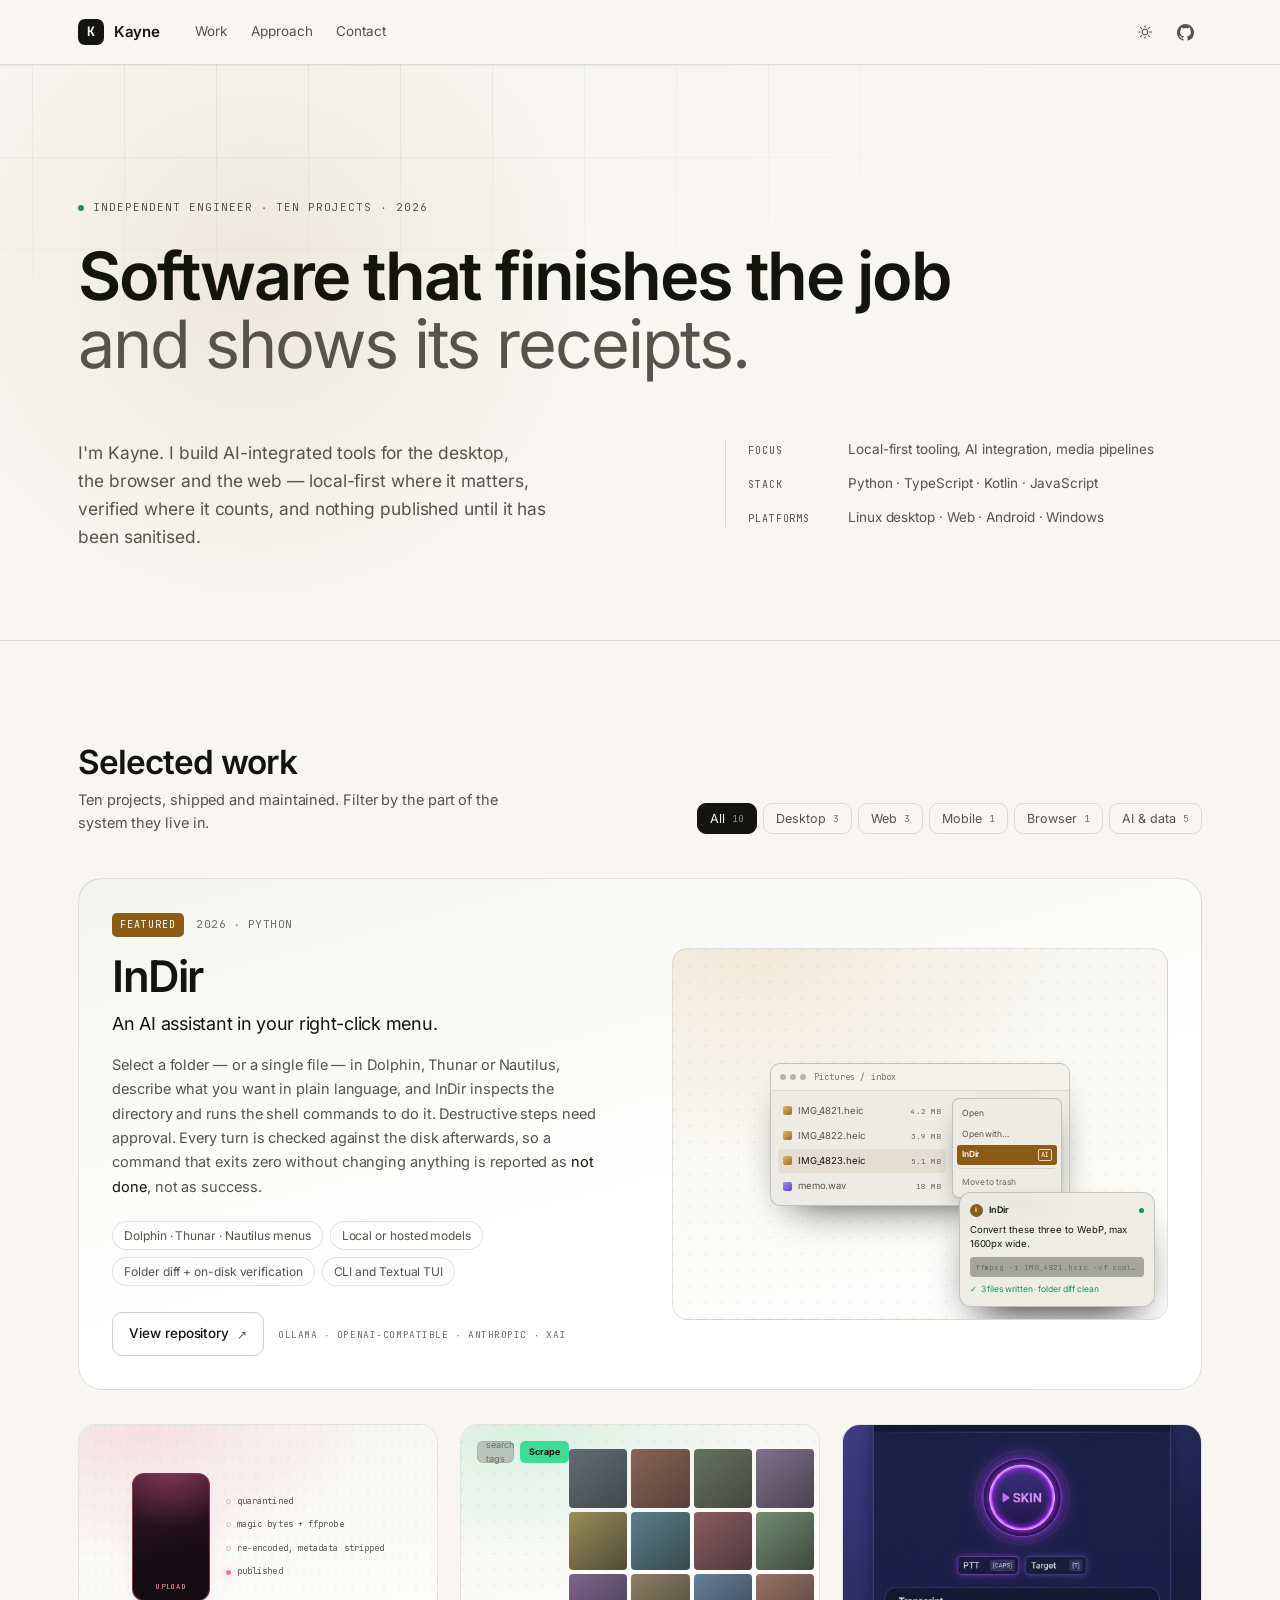
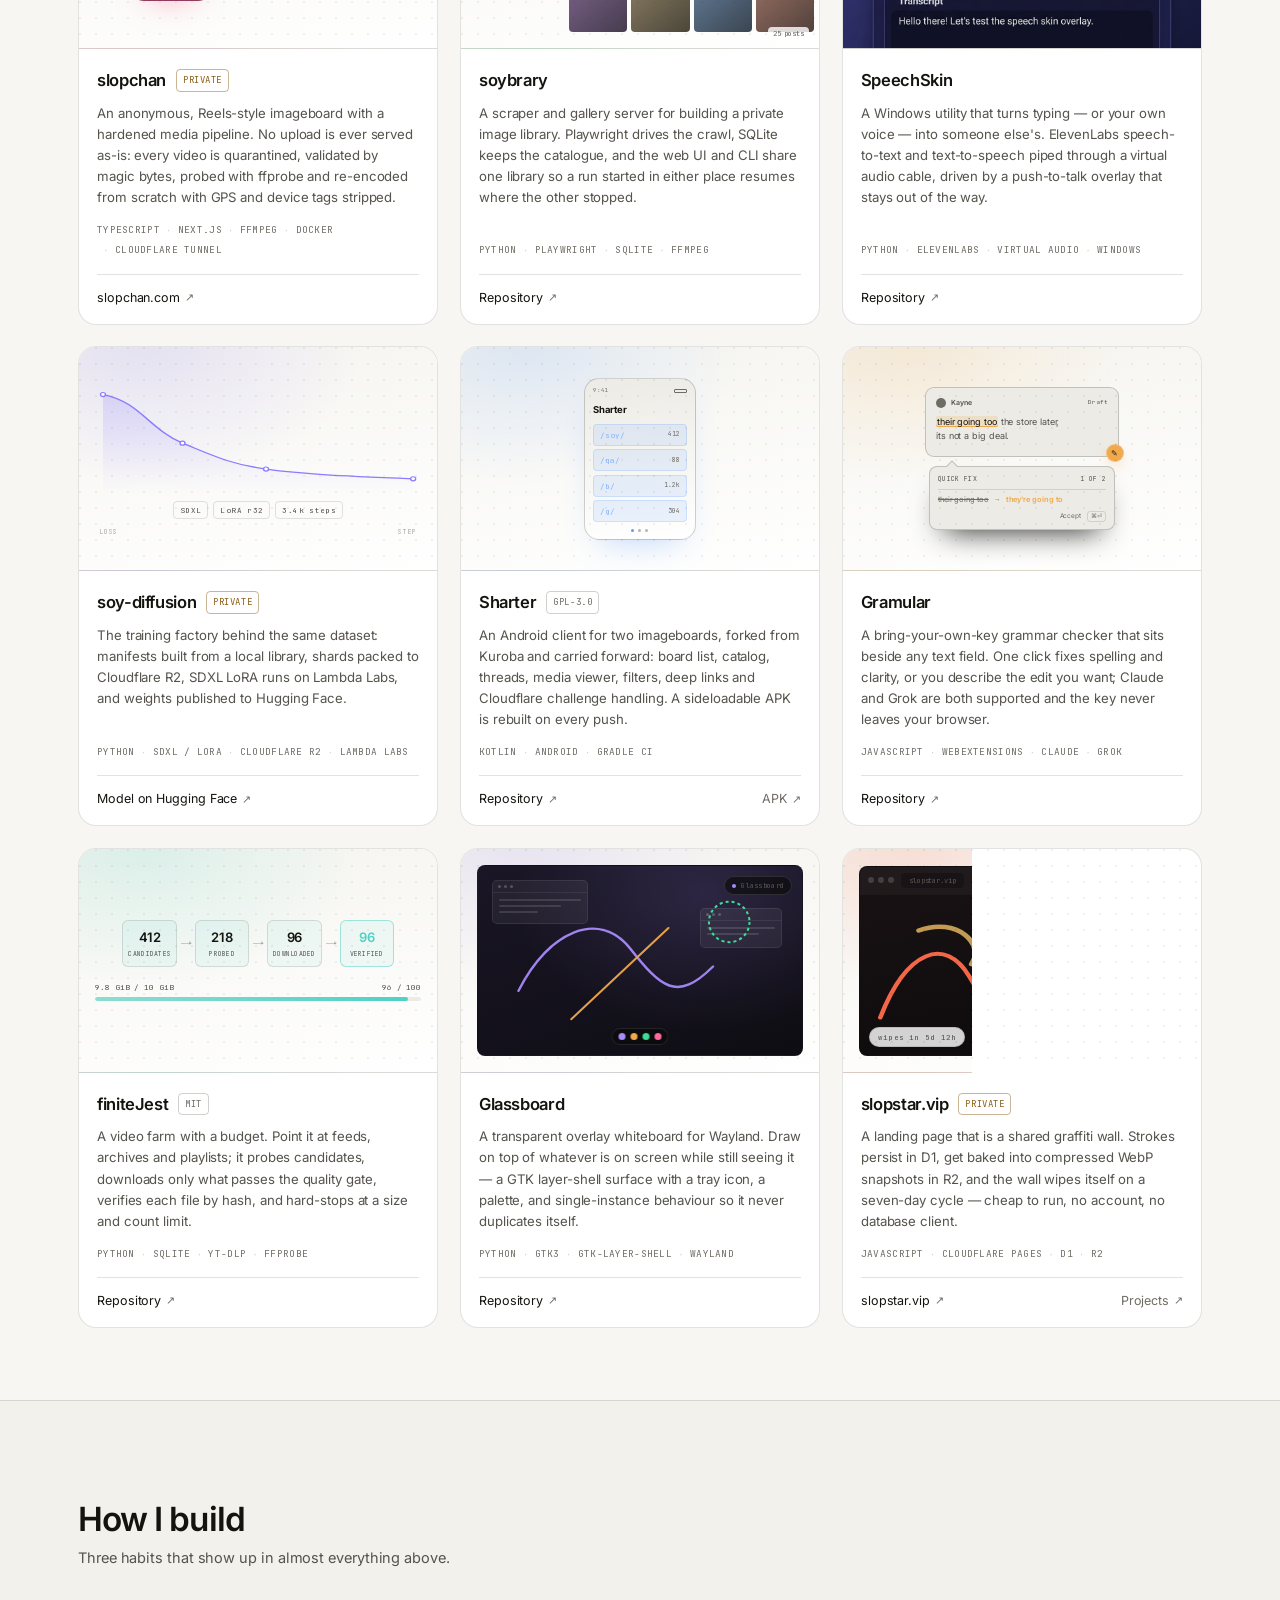
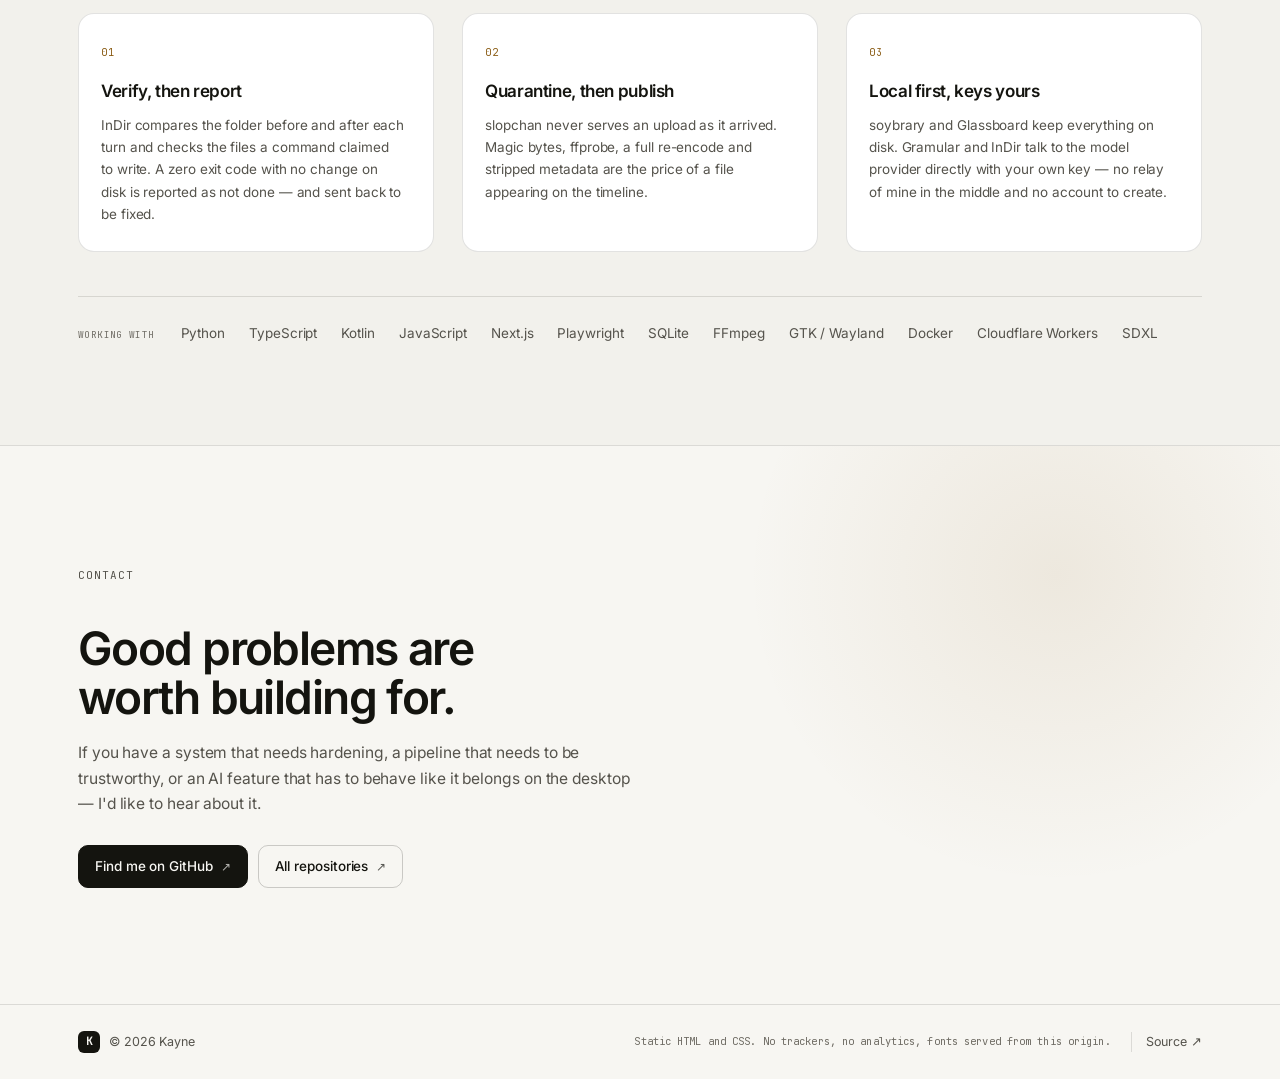
==== commit e2c7dbcd: "Paint hero instantly; animate only below the fold" ====
--- a/index.html
+++ b/index.html
@@ -12,6 +12,10 @@
 <meta property="og:title" content="Kayne — software engineer &amp; builder">
 <meta property="og:description" content="Local-first, AI-integrated tools for the desktop, browser and web.">
 <meta property="og:image" content="https://clankerabuse.github.io/assets/og.png">
+<meta property="og:image:width" content="1200">
+<meta property="og:image:height" content="630">
+<meta property="og:image:alt" content="Kayne — software that finishes the job, and shows its receipts.">
+<meta property="og:site_name" content="Kayne">
 <meta name="twitter:card" content="summary_large_image">
 <meta name="twitter:title" content="Kayne — software engineer &amp; builder">
 <meta name="twitter:description" content="Local-first, AI-integrated tools for the desktop, browser and web.">
@@ -72,11 +76,11 @@
 
 <section class="hero">
   <div class="wrap">
-    <p class="eyebrow reveal"><span class="pulse" aria-hidden="true"></span>Independent engineer · ten projects · 2026</p>
-    <h1 class="reveal">Software that finishes the job<span class="h1-fade">and shows its receipts.</span></h1>
+    <p class="eyebrow"><span class="pulse" aria-hidden="true"></span>Independent engineer · ten projects · 2026</p>
+    <h1>Software that finishes the job<span class="h1-fade">and shows its receipts.</span></h1>
     <div class="hero-grid">
-      <p class="hero-lede reveal">I'm Kayne. I build AI-integrated tools for the desktop, the browser and the web — local-first where it matters, verified where it counts, and nothing published until it has been sanitised.</p>
-      <dl class="hero-facts reveal">
+      <p class="hero-lede">I'm Kayne. I build AI-integrated tools for the desktop, the browser and the web — local-first where it matters, verified where it counts, and nothing published until it has been sanitised.</p>
+      <dl class="hero-facts">
         <div><dt>Focus</dt><dd>Local-first tooling, AI integration, media pipelines</dd></div>
         <div><dt>Stack</dt><dd>Python · TypeScript · Kotlin · JavaScript</dd></div>
         <div><dt>Platforms</dt><dd>Linux desktop · Web · Android · Windows</dd></div>
